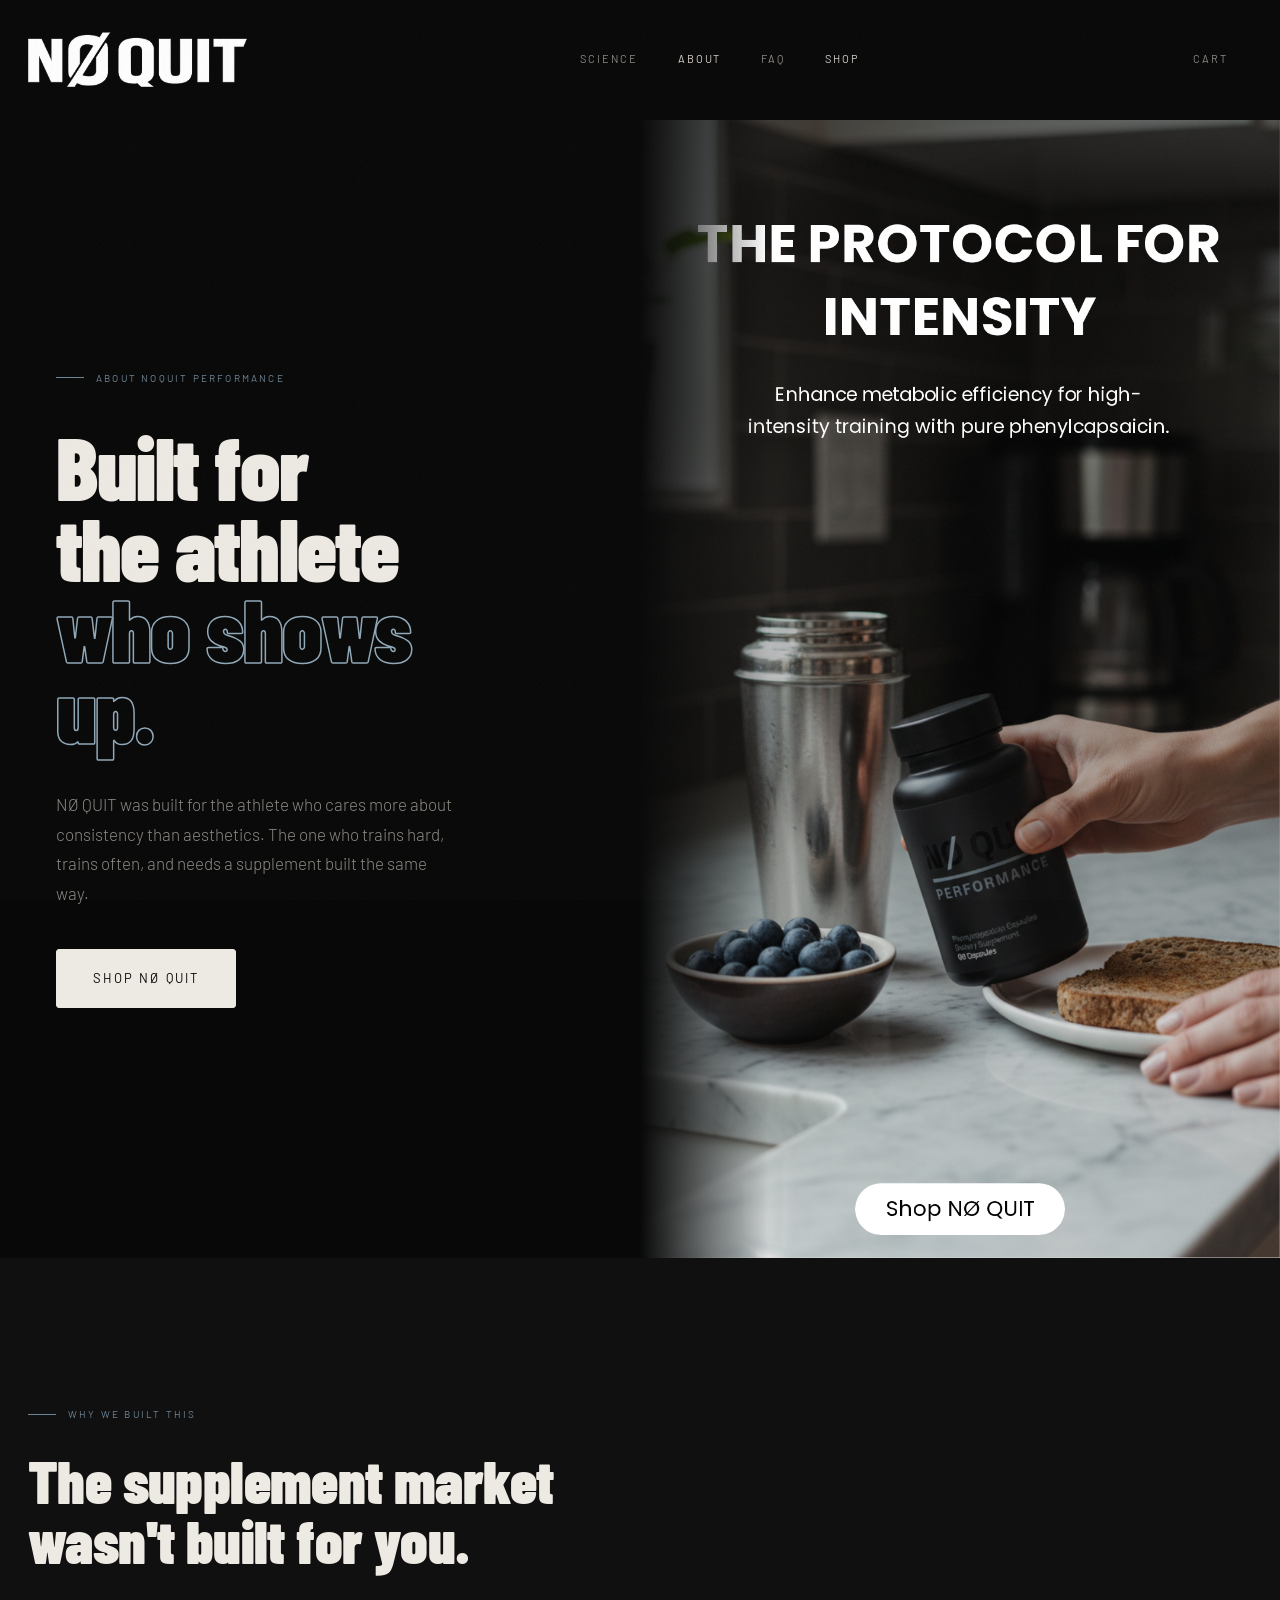
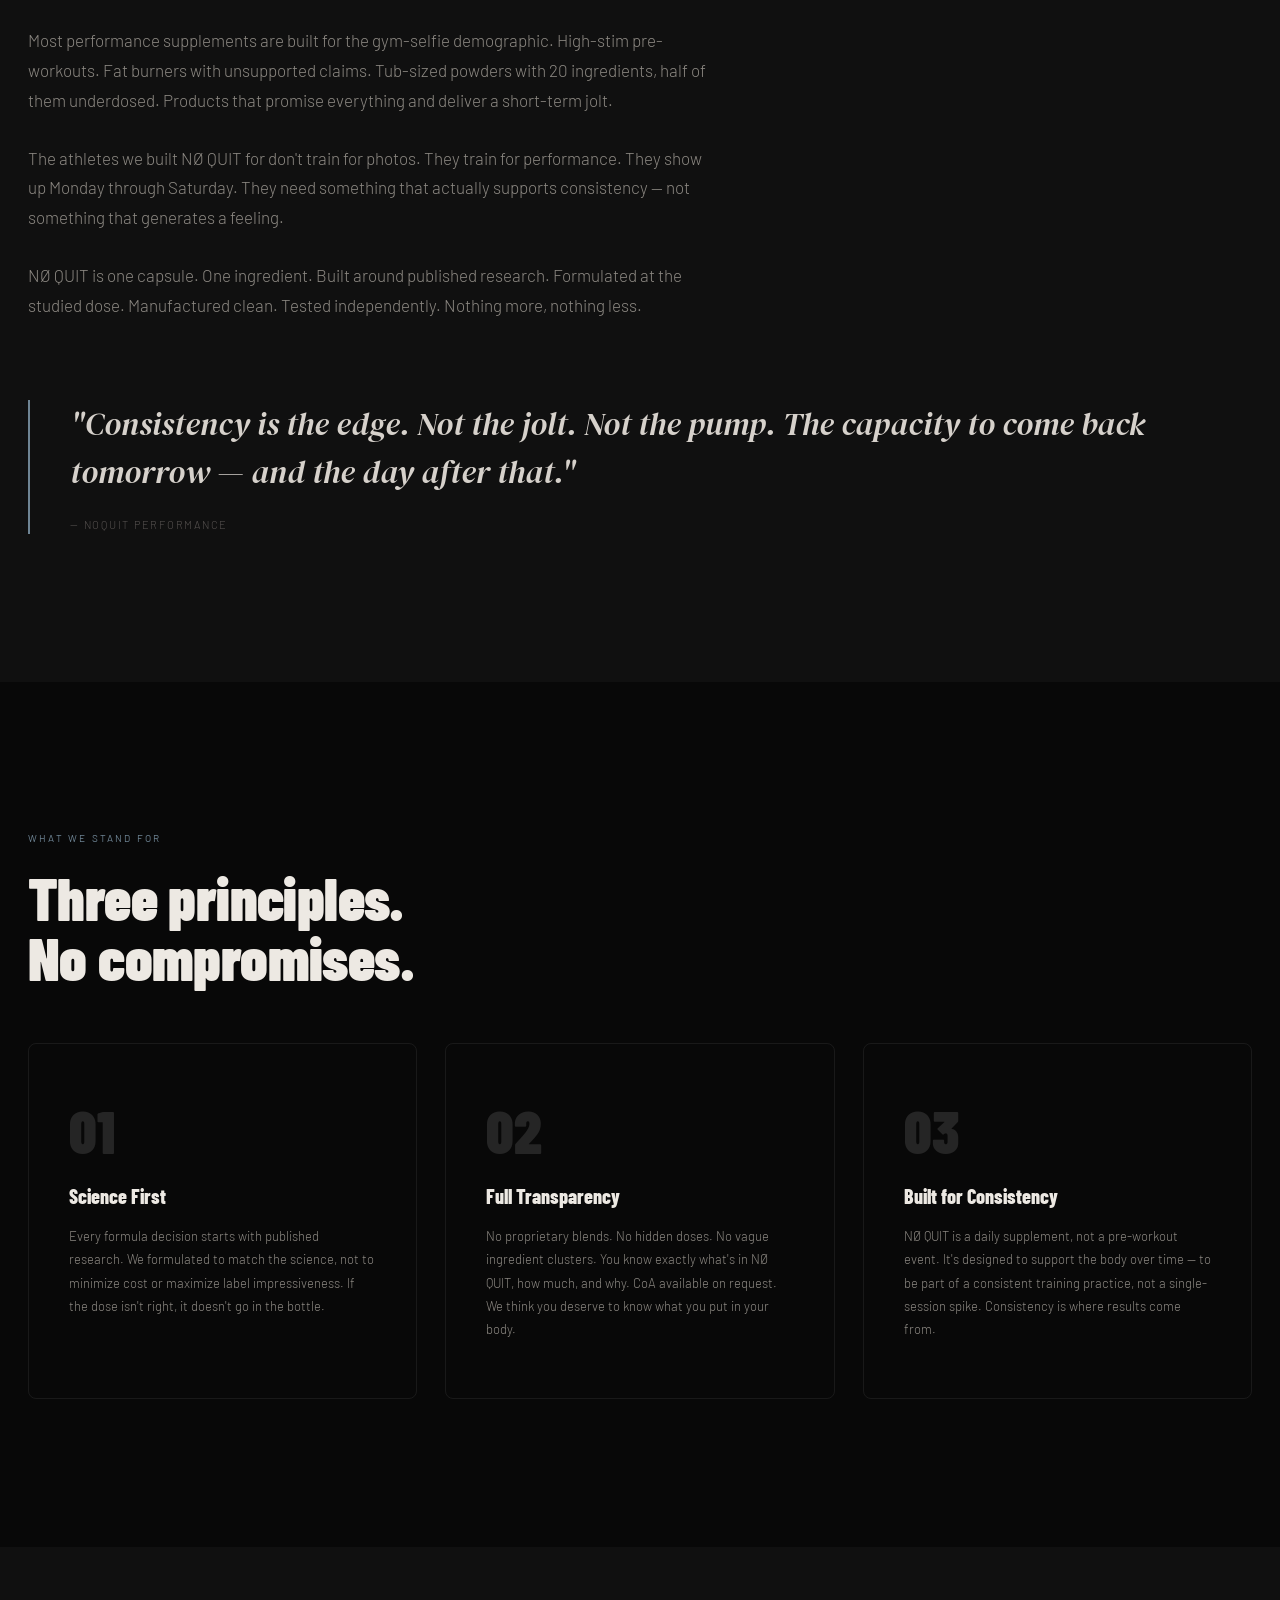
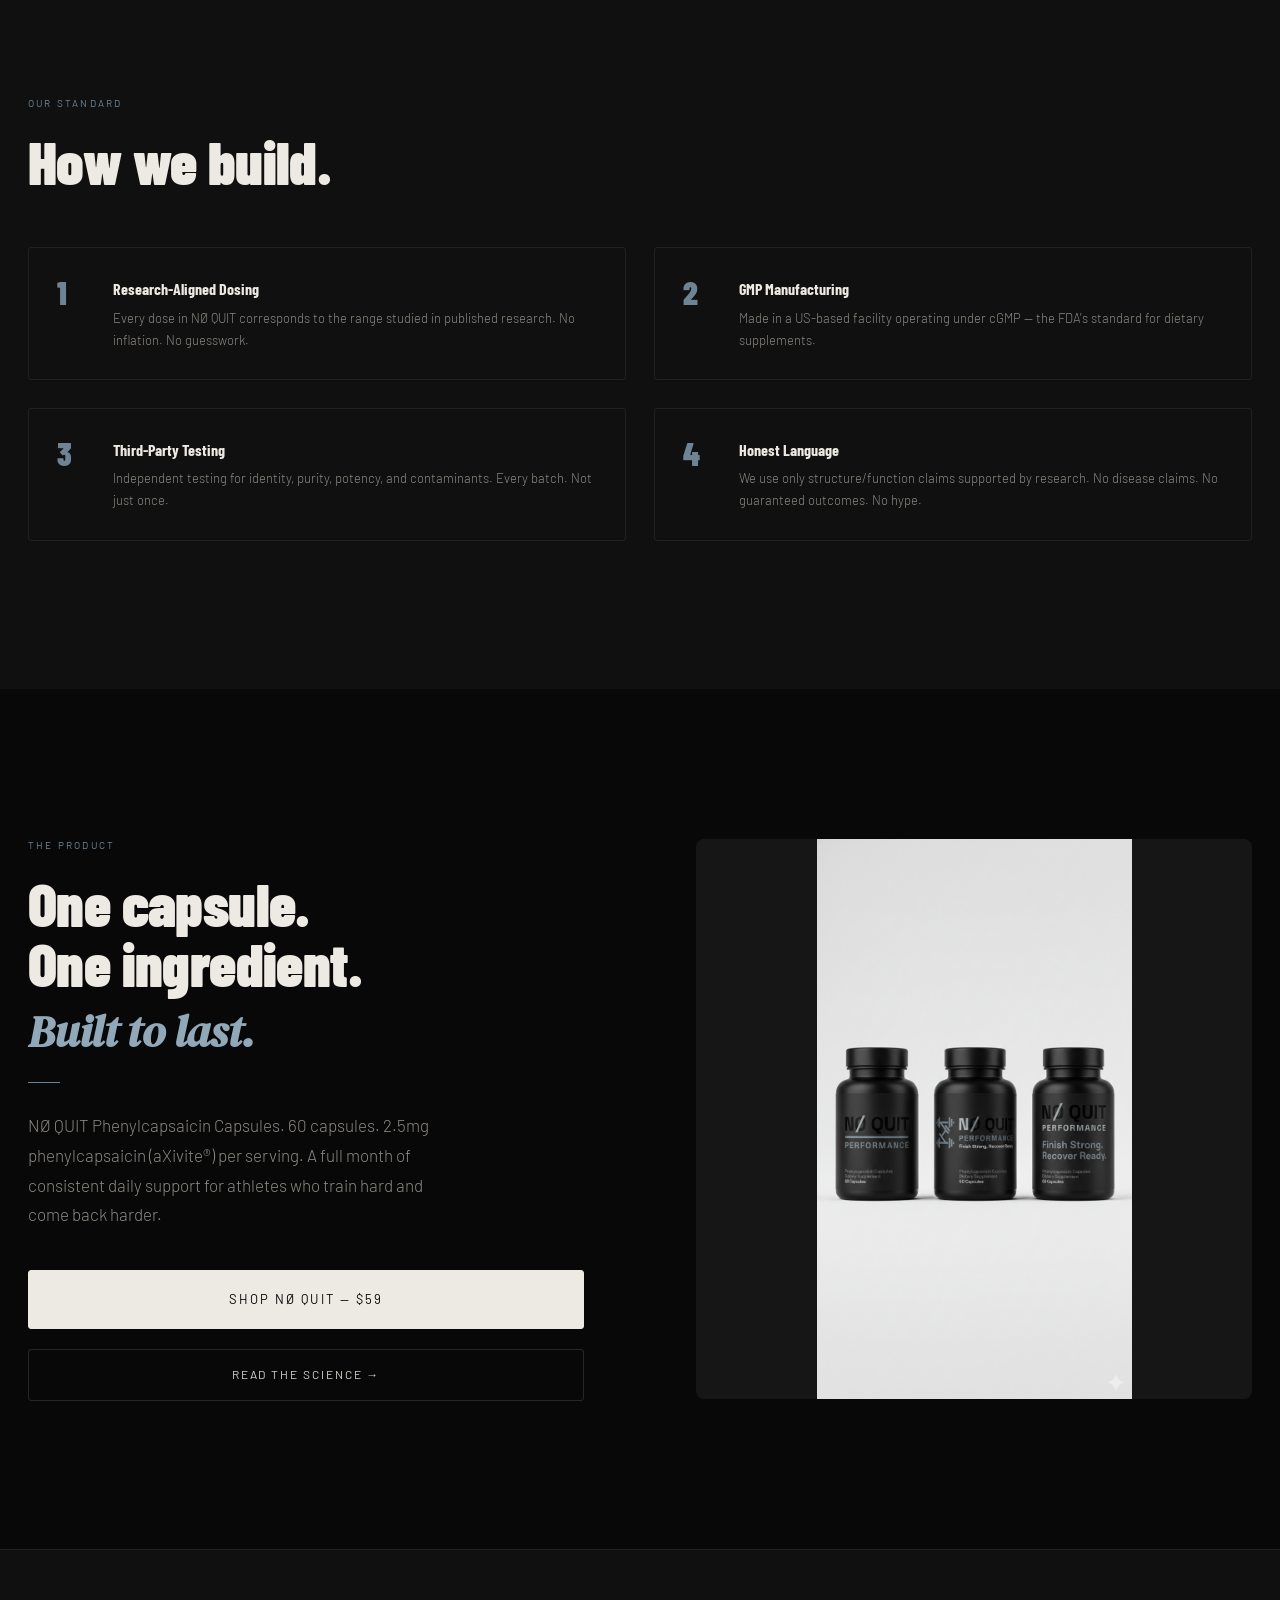
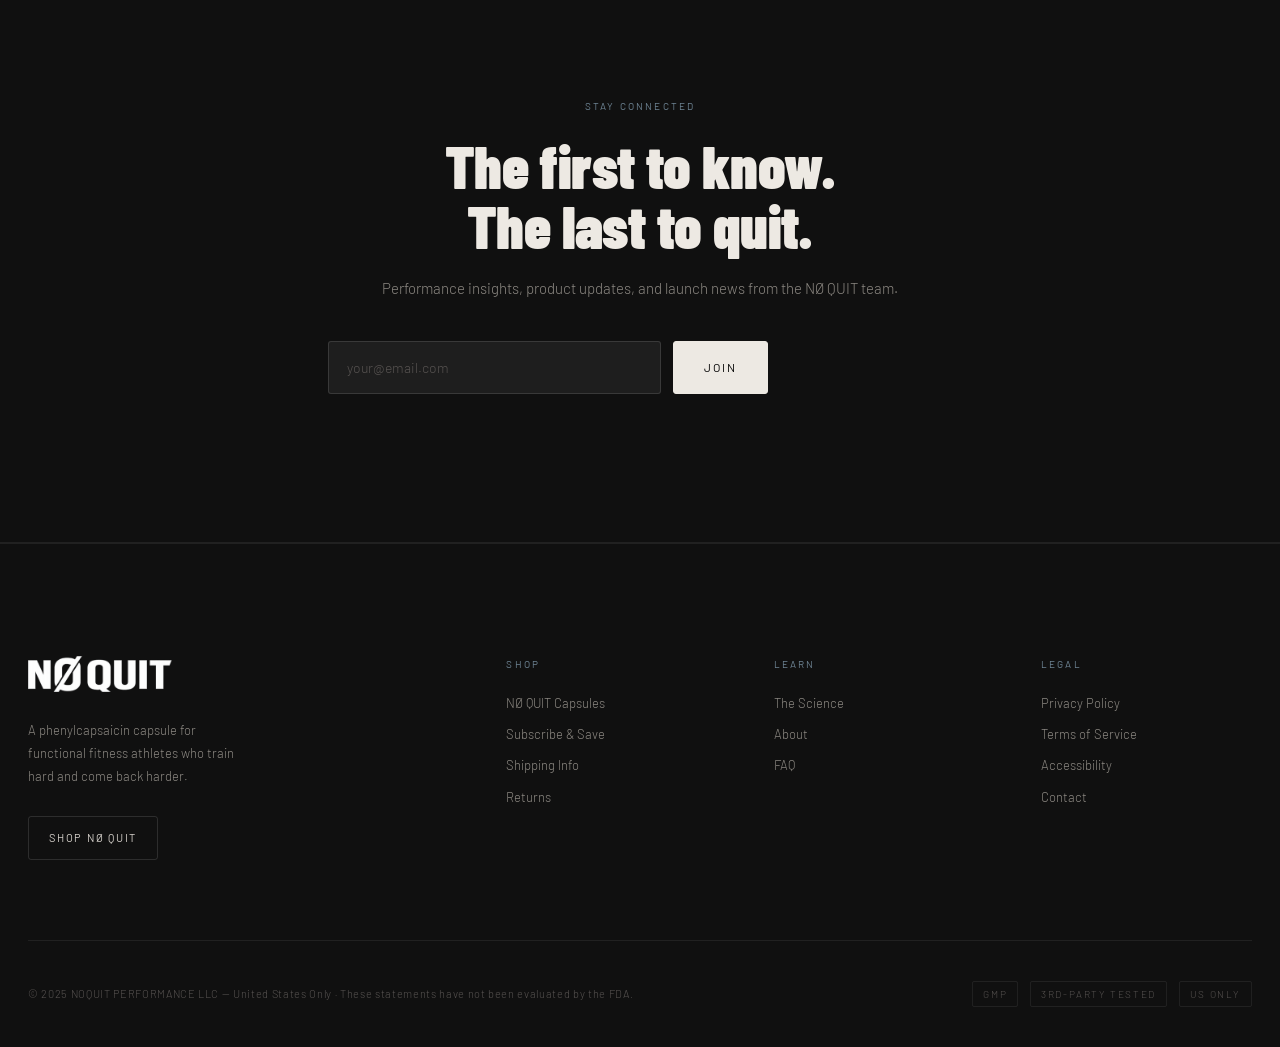
==== about.html @ c0a343a8 "Initial static prototype — NØ QUIT Performance storefront 5-page premium storefront prototype: Homep" ====
<!DOCTYPE html>
<html lang="en">
<head>
  <meta charset="UTF-8">
  <meta name="viewport" content="width=device-width, initial-scale=1.0">
  <title>About NOQUIT PERFORMANCE — Why We Built This</title>
  <meta name="description" content="NØ QUIT was built for athletes who train hard, train consistently, and care what goes in. Here's why we built it.">
  <link rel="stylesheet" href="styles.css?v=7">
  <style>
    /* ABOUT-SPECIFIC */

    .about-hero {
      padding-top: var(--header-h);
      background-color: var(--c-black);
      overflow: hidden;
    }
    .about-hero-inner {
      display: grid;
      grid-template-columns: 1fr 1fr;
      gap: 0;
      min-height: 100vh;
    }
    .about-hero-text {
      display: flex;
      flex-direction: column;
      justify-content: center;
      padding: var(--sp-9) var(--sp-7) var(--sp-9) var(--sp-6);
    }
    .about-hero-img {
      position: relative;
      overflow: hidden;
    }
    .about-hero-img img {
      width: 100%; height: 100%;
      object-fit: cover;
      object-position: center;
      filter: grayscale(20%);
    }
    .about-hero-img::after {
      content: '';
      position: absolute;
      inset: 0;
      background: linear-gradient(to right, var(--c-black) 0%, transparent 20%);
    }

    .about-mission {
      font-family: var(--font-display);
      font-weight: 900;
      font-size: clamp(40px, 7vw, 88px);
      line-height: 0.92;
      letter-spacing: -0.02em;
      color: var(--c-white);
    }
    .about-mission .em {
      color: transparent;
      -webkit-text-stroke: 1.5px var(--c-steel-light);
    }

    .values-grid {
      display: grid;
      grid-template-columns: repeat(3, 1fr);
      gap: var(--sp-4);
    }
    .value-card {
      padding: var(--sp-6) var(--sp-5);
      border: 1px solid var(--c-border);
      border-radius: var(--r-md);
      position: relative;
      overflow: hidden;
    }
    .value-card::before {
      content: '';
      position: absolute;
      top: 0; left: 0; right: 0;
      height: 2px;
      background-color: var(--c-steel);
      transform: scaleX(0);
      transform-origin: left;
      transition: transform var(--t-slow) var(--ease);
    }
    .value-card:hover::before { transform: scaleX(1); }
    .value-card-num {
      font-family: var(--font-display);
      font-weight: 900;
      font-size: 60px;
      color: var(--c-surface-4);
      line-height: 1;
      margin-bottom: var(--sp-3);
    }
    .value-card h3 {
      font-family: var(--font-display);
      font-weight: 800;
      font-size: 20px;
      color: var(--c-white);
      margin-bottom: var(--sp-2);
    }
    .value-card p {
      font-size: 13px;
      line-height: 1.8;
      color: var(--c-text);
    }

    .why-text {
      max-width: 680px;
    }
    .why-text p + p { margin-top: var(--sp-4); }

    .standard-list {
      display: grid;
      grid-template-columns: 1fr 1fr;
      gap: var(--sp-4);
    }
    .standard-item {
      display: flex;
      gap: var(--sp-3);
      align-items: flex-start;
      padding: var(--sp-4);
      border: 1px solid var(--c-border);
      border-radius: var(--r-sm);
    }
    .standard-num {
      font-family: var(--font-display);
      font-weight: 900;
      font-size: 32px;
      color: var(--c-steel);
      line-height: 1;
      flex-shrink: 0;
      min-width: 36px;
    }
    .standard-text h4 {
      font-family: var(--font-display);
      font-weight: 700;
      font-size: 16px;
      color: var(--c-white);
      margin-bottom: 4px;
    }
    .standard-text p {
      font-size: 13px;
      line-height: 1.7;
      color: var(--c-text);
    }

    .about-product-split {
      display: grid;
      grid-template-columns: 1fr 1fr;
      gap: var(--sp-8);
      align-items: center;
    }
    .about-product-img {
      height: 560px;
      border-radius: var(--r-md);
      overflow: hidden;
      background-color: var(--c-surface-2);
    }
    .about-product-img img {
      width: 100%; height: 100%;
      object-fit: contain;
    }

    .about-cta-block {
      background: linear-gradient(135deg, var(--c-surface-2), var(--c-black));
      border: 1px solid var(--c-border);
      border-radius: var(--r-lg);
      padding: var(--sp-8) var(--sp-7);
      text-align: center;
    }

    @media (max-width: 900px) {
      .about-hero-inner { grid-template-columns: 1fr; min-height: auto; }
      .about-hero-img { height: 60vw; }
      .about-hero-img::after { background: linear-gradient(to bottom, transparent 60%, var(--c-black)); }
      .about-hero-text { padding: var(--sp-6) var(--sp-4); }
      .values-grid { grid-template-columns: 1fr; }
      .standard-list { grid-template-columns: 1fr; }
      .about-product-split { grid-template-columns: 1fr; }
      .about-product-img { height: 320px; }
    }
  </style>
</head>
<body>

<header class="site-header scrolled" id="siteHeader">
  <div class="container header-inner">
    <a href="index.html" class="logo-mark"></a>
    <nav class="main-nav">
      <a href="science.html">Science</a>
      <a href="about.html" style="color:var(--c-chalk);">About</a>
      <a href="faq.html">FAQ</a>
      <a href="product.html" class="nav-shop">Shop</a>
    </nav>
    <div class="header-right">
      <button class="cart-trigger">Cart <span class="cart-count" id="cartCount">0</span></button>
      <button class="nav-hamburger" id="navHamburger"><span></span><span></span><span></span></button>
    </div>
  </div>
</header>

<nav class="mobile-nav" id="mobileNav">
  <a href="product.html">Shop</a>
  <a href="science.html">Science</a>
  <a href="about.html">About</a>
  <a href="faq.html">FAQ</a>
  <div class="mobile-nav-footer">
    <span class="t-label">noquitperformance.com</span>
    <button id="mobileNavClose" class="btn-ghost t-label">Close</button>
  </div>
</nav>

<div class="cart-backdrop" id="cartBackdrop"></div>
<aside class="cart-drawer" id="cartDrawer">
  <div class="cart-drawer-head">
    <h3>Your Cart</h3>
    <button class="cart-close-btn" id="cartClose">✕</button>
  </div>
  <div class="cart-drawer-body">
    <div class="cart-empty" id="cartEmpty">
      <div class="cart-empty-icon">
        <svg width="20" height="20" viewBox="0 0 24 24" fill="none" stroke="currentColor" stroke-width="1.5"><circle cx="9" cy="21" r="1"/><circle cx="20" cy="21" r="1"/><path d="M1 1h4l2.68 13.39a2 2 0 0 0 2 1.61h9.72a2 2 0 0 0 2-1.61L23 6H6"/></svg>
      </div>
      <p>Your cart is empty.</p>
      <a href="product.html" class="btn btn-outline">Shop NØ QUIT</a>
    </div>
    <div id="cartItemsWrap" style="display:none"></div>
  </div>
  <div class="cart-drawer-foot">
    <div class="cart-totals">
      <span class="cart-totals-label">Subtotal</span>
      <span class="cart-totals-value" id="cartTotal">$0.00</span>
    </div>
    <a href="#" class="btn btn-primary btn--full btn--lg">Checkout</a>
    <p class="cart-note">Free US shipping on orders over $65</p>
  </div>
</aside>

<main>

  <!-- HERO -->
  <section class="about-hero" aria-labelledby="about-title">
    <div class="about-hero-inner">
      <div class="about-hero-text">
        <div data-animate="fade" style="display:flex;align-items:center;gap:var(--sp-2);margin-bottom:var(--sp-5);">
          <div style="width:28px;height:1px;background:var(--c-steel);"></div>
          <span class="t-label">About NOQUIT PERFORMANCE</span>
        </div>
        <h1 class="about-mission" id="about-title" data-animate="up">
          <span>Built for</span><br>
          <span>the athlete</span><br>
          <span class="em">who shows</span><br>
          <span class="em">up.</span>
        </h1>
        <p class="t-body-lg mt-5" style="color:var(--c-text);max-width:400px;" data-animate="up" data-delay="2">
          NØ QUIT was built for the athlete who cares more about consistency
          than aesthetics. The one who trains hard, trains often, and needs
          a supplement built the same way.
        </p>
        <div style="margin-top:var(--sp-5);" data-animate="up" data-delay="3">
          <a href="product.html" class="btn btn-primary btn--lg">Shop NØ QUIT</a>
        </div>
      </div>

      <div class="about-hero-img">
        <img
          src="images/The_Protocol_for_Intensity_version_3.png"
          alt="NØ QUIT — The Protocol for Intensity"
          loading="eager"
        >
      </div>
    </div>
  </section>

  <!-- WHY WE BUILT THIS -->
  <section class="section section--alt" aria-labelledby="why-heading">
    <div class="container">
      <div style="display:flex;align-items:center;gap:var(--sp-2);margin-bottom:var(--sp-4);">
        <div style="width:28px;height:1px;background:var(--c-steel);"></div>
        <span class="t-label" data-animate="fade">Why We Built This</span>
      </div>
      <h2 class="t-display-3 mb-6" id="why-heading" data-animate="up">
        The supplement market<br>wasn't built for you.
      </h2>
      <div class="why-text">
        <p class="t-body-lg" style="color:var(--c-text);" data-animate="up" data-delay="1">
          Most performance supplements are built for the gym-selfie demographic.
          High-stim pre-workouts. Fat burners with unsupported claims.
          Tub-sized powders with 20 ingredients, half of them underdosed.
          Products that promise everything and deliver a short-term jolt.
        </p>
        <p class="t-body-lg" style="color:var(--c-text);" data-animate="up" data-delay="2">
          The athletes we built NØ QUIT for don't train for photos.
          They train for performance. They show up Monday through Saturday.
          They need something that actually supports consistency — not something
          that generates a feeling.
        </p>
        <p class="t-body-lg" style="color:var(--c-text);" data-animate="up" data-delay="3">
          NØ QUIT is one capsule. One ingredient. Built around published research.
          Formulated at the studied dose. Manufactured clean. Tested independently.
          Nothing more, nothing less.
        </p>
      </div>

      <div style="margin-top:var(--sp-7);">
        <blockquote style="border-left:2px solid var(--c-steel);padding-left:var(--sp-5);" data-animate="up" data-delay="4">
          <p class="t-serif" style="font-size:clamp(22px,3vw,32px);color:var(--c-chalk);line-height:1.5;">
            "Consistency is the edge. Not the jolt. Not the pump.
            The capacity to come back tomorrow — and the day after that."
          </p>
          <cite style="display:block;font-family:var(--font-body);font-style:normal;font-size:11px;letter-spacing:0.16em;text-transform:uppercase;color:var(--c-text-dim);margin-top:var(--sp-3);">
            — NOQUIT PERFORMANCE
          </cite>
        </blockquote>
      </div>
    </div>
  </section>

  <!-- VALUES -->
  <section class="section section--dark" aria-labelledby="values-heading">
    <div class="container">
      <p class="t-label section-label" data-animate="fade">What We Stand For</p>
      <h2 class="t-display-3 mb-6" id="values-heading" data-animate="up">
        Three principles.<br>No compromises.
      </h2>
      <div class="values-grid">
        <div class="value-card" data-animate="up" data-delay="1">
          <div class="value-card-num">01</div>
          <h3>Science First</h3>
          <p>
            Every formula decision starts with published research. We formulated to
            match the science, not to minimize cost or maximize label impressiveness.
            If the dose isn't right, it doesn't go in the bottle.
          </p>
        </div>
        <div class="value-card" data-animate="up" data-delay="2">
          <div class="value-card-num">02</div>
          <h3>Full Transparency</h3>
          <p>
            No proprietary blends. No hidden doses. No vague ingredient clusters.
            You know exactly what's in NØ QUIT, how much, and why. CoA available on request.
            We think you deserve to know what you put in your body.
          </p>
        </div>
        <div class="value-card" data-animate="up" data-delay="3">
          <div class="value-card-num">03</div>
          <h3>Built for Consistency</h3>
          <p>
            NØ QUIT is a daily supplement, not a pre-workout event. It's designed to support
            the body over time — to be part of a consistent training practice, not a
            single-session spike. Consistency is where results come from.
          </p>
        </div>
      </div>
    </div>
  </section>

  <!-- OUR STANDARD -->
  <section class="section section--alt" aria-labelledby="standard-heading">
    <div class="container">
      <p class="t-label section-label" data-animate="fade">Our Standard</p>
      <h2 class="t-display-3 mb-6" id="standard-heading" data-animate="up">
        How we build.
      </h2>
      <div class="standard-list">
        <div class="standard-item" data-animate="up" data-delay="1">
          <div class="standard-num">1</div>
          <div class="standard-text">
            <h4>Research-Aligned Dosing</h4>
            <p>Every dose in NØ QUIT corresponds to the range studied in published research. No inflation. No guesswork.</p>
          </div>
        </div>
        <div class="standard-item" data-animate="up" data-delay="2">
          <div class="standard-num">2</div>
          <div class="standard-text">
            <h4>GMP Manufacturing</h4>
            <p>Made in a US-based facility operating under cGMP — the FDA's standard for dietary supplements.</p>
          </div>
        </div>
        <div class="standard-item" data-animate="up" data-delay="3">
          <div class="standard-num">3</div>
          <div class="standard-text">
            <h4>Third-Party Testing</h4>
            <p>Independent testing for identity, purity, potency, and contaminants. Every batch. Not just once.</p>
          </div>
        </div>
        <div class="standard-item" data-animate="up" data-delay="4">
          <div class="standard-num">4</div>
          <div class="standard-text">
            <h4>Honest Language</h4>
            <p>We use only structure/function claims supported by research. No disease claims. No guaranteed outcomes. No hype.</p>
          </div>
        </div>
      </div>
    </div>
  </section>

  <!-- THE PRODUCT -->
  <section class="section section--dark" aria-labelledby="about-product-heading">
    <div class="container">
      <div class="about-product-split">
        <div>
          <p class="t-label section-label" data-animate="fade">The Product</p>
          <h2 class="t-display-3" id="about-product-heading" data-animate="up">
            One capsule.<br>One ingredient.<br>
            <span class="t-serif" style="font-size:0.75em;color:var(--c-steel-light);">Built to last.</span>
          </h2>
          <div class="divider divider--v" data-animate="fade" data-delay="1"></div>
          <p class="t-body-lg" style="color:var(--c-text);max-width:420px;" data-animate="up" data-delay="1">
            NØ QUIT Phenylcapsaicin Capsules. 60 capsules. 2.5mg phenylcapsaicin
            (aXivite®) per serving. A full month of consistent daily support for
            athletes who train hard and come back harder.
          </p>
          <div style="margin-top:var(--sp-5);display:flex;flex-direction:column;gap:var(--sp-3);" data-animate="up" data-delay="2">
            <a href="product.html" class="btn btn-primary btn--lg">Shop NØ QUIT — $59</a>
            <a href="science.html" class="btn btn-outline">Read the science →</a>
          </div>
        </div>
        <div class="about-product-img" data-animate="scale">
          <img
            src="images/pomelli-image.png"
            alt="NØ QUIT Phenylcapsaicin Capsules — 3 bottles"
            loading="lazy"
          >
        </div>
      </div>
    </div>
  </section>

  <!-- EMAIL CAPTURE -->
  <section class="section" style="background:var(--c-surface);border-top:1px solid var(--c-border);border-bottom:1px solid var(--c-border);">
    <div class="container container--sm" style="text-align:center;">
      <p class="t-label mb-3" data-animate="fade">Stay Connected</p>
      <h2 class="t-display-3 mb-3" data-animate="up">
        The first to know.<br>The last to quit.
      </h2>
      <p class="t-body mb-5" style="color:var(--c-text);" data-animate="up" data-delay="1">
        Performance insights, product updates, and launch news from the NØ QUIT team.
      </p>
      <form class="email-form" action="#" method="post" data-animate="up" data-delay="2">
        <label class="visually-hidden" for="emailAbout">Email address</label>
        <input class="email-input" id="emailAbout" type="email" name="email" placeholder="your@email.com" required>
        <button type="submit" class="btn btn-primary">Join</button>
      </form>
    </div>
  </section>

</main>

<footer class="site-footer">
  <div class="container">
    <div class="footer-top">
      <div class="footer-brand">
        <a href="index.html" class="logo-mark"></a>
        <p>A phenylcapsaicin capsule for functional fitness athletes who train hard and come back harder.</p>
        <a href="product.html" class="btn btn-outline" style="font-size:11px;padding:12px 20px;">Shop NØ QUIT</a>
      </div>
      <div class="footer-col">
        <h4>Shop</h4>
        <a href="product.html">NØ QUIT Capsules</a>
        <a href="product.html#subscribe">Subscribe &amp; Save</a>
        <a href="faq.html#shipping">Shipping Info</a>
        <a href="faq.html#returns">Returns</a>
      </div>
      <div class="footer-col">
        <h4>Learn</h4>
        <a href="science.html">The Science</a>
        <a href="about.html">About</a>
        <a href="faq.html">FAQ</a>
      </div>
      <div class="footer-col">
        <h4>Legal</h4>
        <a href="#">Privacy Policy</a>
        <a href="#">Terms of Service</a>
        <a href="#">Accessibility</a>
        <a href="#">Contact</a>
      </div>
    </div>
    <div class="footer-bottom">
      <p class="footer-legal">
        © 2025 NOQUIT PERFORMANCE LLC — United States Only ·
        These statements have not been evaluated by the FDA.
      </p>
      <div class="footer-badges">
        <span class="footer-badge">GMP</span>
        <span class="footer-badge">3rd-Party Tested</span>
        <span class="footer-badge">US Only</span>
      </div>
    </div>
  </div>
</footer>

<script src="js/main.js"></script>
</body>
</html>
---- styles.css ----
/* ============================================================
   NØ QUIT PERFORMANCE — Design System
   noquitperformance.com
   ============================================================ */

@import url('https://fonts.googleapis.com/css2?family=Barlow+Condensed:ital,wght@0,300;0,600;0,700;0,800;0,900;1,400&family=Barlow:ital,wght@0,300;0,400;0,500;1,300&family=DM+Serif+Display:ital@1&display=swap');

/* ============================================================
   RESET
   ============================================================ */

*, *::before, *::after { box-sizing: border-box; margin: 0; padding: 0; }
html { scroll-behavior: smooth; -webkit-text-size-adjust: 100%; }
body { overflow-x: hidden; }
img, video, svg { display: block; max-width: 100%; }
a { color: inherit; text-decoration: none; }
button { cursor: pointer; background: none; border: none; font: inherit; color: inherit; }
ul, ol { list-style: none; }
input, textarea { font: inherit; color: inherit; background: none; border: none; outline: none; }

/* ============================================================
   DESIGN TOKENS
   ============================================================ */

:root {
  /* Color */
  --c-black:          #080808;
  --c-surface:        #101010;
  --c-surface-2:      #161616;
  --c-surface-3:      #1E1E1E;
  --c-surface-4:      #252525;
  --c-border:         rgba(255, 255, 255, 0.07);
  --c-border-2:       rgba(255, 255, 255, 0.12);
  --c-border-3:       rgba(255, 255, 255, 0.18);
  --c-steel:          #6E8494;
  --c-steel-light:    #90A8B8;
  --c-steel-dim:      rgba(110, 132, 148, 0.25);
  --c-steel-glow:     rgba(110, 132, 148, 0.08);
  --c-chalk:          #D6D1CB;
  --c-white:          #EDE9E3;
  --c-text:           #8C8882;
  --c-text-dim:       #565250;

  /* Typography */
  --font-display:     'Barlow Condensed', sans-serif;
  --font-body:        'Barlow', sans-serif;
  --font-serif:       'DM Serif Display', serif;

  /* Spacing */
  --sp-1:   6px;
  --sp-2:   12px;
  --sp-3:   20px;
  --sp-4:   28px;
  --sp-5:   40px;
  --sp-6:   56px;
  --sp-7:   80px;
  --sp-8:   112px;
  --sp-9:   148px;
  --sp-10:  192px;

  /* Layout */
  --max-w:       1320px;
  --max-w-md:    980px;
  --max-w-sm:    680px;
  --header-h:    120px;
  --r-sm:        3px;
  --r-md:        8px;
  --r-lg:        16px;

  /* Motion */
  --ease:      cubic-bezier(0.22, 1, 0.36, 1);
  --ease-in:   cubic-bezier(0.55, 0, 1, 0.45);
  --t-fast:    0.18s;
  --t-mid:     0.38s;
  --t-slow:    0.65s;
  --t-xslow:   0.9s;
}

/* ============================================================
   BASE
   ============================================================ */

html {
  font-size: 16px;
}

body {
  font-family: var(--font-body);
  font-weight: 300;
  line-height: 1.65;
  color: var(--c-chalk);
  background-color: var(--c-black);
  -webkit-font-smoothing: antialiased;
  -moz-osx-font-smoothing: grayscale;
}

/* Film grain overlay */
body::after {
  content: '';
  position: fixed;
  inset: 0;
  z-index: 9999;
  pointer-events: none;
  opacity: 0.032;
  background-image: url("data:image/svg+xml,%3Csvg xmlns='http://www.w3.org/2000/svg' width='300' height='300'%3E%3Cfilter id='n'%3E%3CfeTurbulence type='fractalNoise' baseFrequency='0.9' numOctaves='4' stitchTiles='stitch'/%3E%3C/filter%3E%3Crect width='300' height='300' filter='url(%23n)'/%3E%3C/svg%3E");
  background-size: 220px 220px;
  background-repeat: repeat;
}

/* ============================================================
   LAYOUT
   ============================================================ */

.container {
  width: 100%;
  max-width: var(--max-w);
  margin: 0 auto;
  padding: 0 var(--sp-4);
}
.container--md { max-width: var(--max-w-md); }
.container--sm { max-width: var(--max-w-sm); }

.grid-2 { display: grid; grid-template-columns: 1fr 1fr; gap: var(--sp-5); }
.grid-3 { display: grid; grid-template-columns: repeat(3, 1fr); gap: var(--sp-4); }
.grid-4 { display: grid; grid-template-columns: repeat(4, 1fr); gap: var(--sp-4); }

/* ============================================================
   TYPOGRAPHY
   ============================================================ */

.t-display-1 {
  font-family: var(--font-display);
  font-weight: 900;
  font-size: clamp(54px, 10vw, 128px);
  line-height: 0.93;
  letter-spacing: -0.02em;
  color: var(--c-white);
}
.t-display-2 {
  font-family: var(--font-display);
  font-weight: 900;
  font-size: clamp(40px, 7vw, 88px);
  line-height: 0.95;
  letter-spacing: -0.01em;
  color: var(--c-white);
}
.t-display-3 {
  font-family: var(--font-display);
  font-weight: 900;
  font-size: clamp(28px, 5vw, 60px);
  line-height: 1.0;
  letter-spacing: -0.01em;
  color: var(--c-white);
}
.t-display-4 {
  font-family: var(--font-display);
  font-weight: 800;
  font-size: clamp(22px, 3.5vw, 44px);
  line-height: 1.05;
  letter-spacing: -0.01em;
  color: var(--c-white);
}
.t-headline {
  font-family: var(--font-display);
  font-weight: 700;
  font-size: clamp(18px, 2.5vw, 28px);
  line-height: 1.1;
  color: var(--c-white);
}
.t-label {
  font-family: var(--font-body);
  font-weight: 400;
  font-size: 10px;
  letter-spacing: 0.22em;
  text-transform: uppercase;
  color: var(--c-steel);
}
.t-body-lg { font-size: 17px; line-height: 1.75; font-weight: 300; }
.t-body    { font-size: 15px; line-height: 1.75; font-weight: 300; }
.t-body-sm { font-size: 13px; line-height: 1.7;  font-weight: 300; }
.t-serif   { font-family: var(--font-serif); font-style: italic; }

.t-steel   { color: var(--c-steel-light); }
.t-dim     { color: var(--c-text); }
.t-center  { text-align: center; }

/* ============================================================
   BUTTONS
   ============================================================ */

.btn {
  display: inline-flex;
  align-items: center;
  justify-content: center;
  gap: 8px;
  padding: 15px 30px;
  font-family: var(--font-body);
  font-weight: 400;
  font-size: 12px;
  letter-spacing: 0.16em;
  text-transform: uppercase;
  border-radius: var(--r-sm);
  transition: background-color var(--t-mid) var(--ease),
              border-color var(--t-mid) var(--ease),
              color var(--t-mid) var(--ease),
              transform var(--t-fast) var(--ease);
  white-space: nowrap;
  cursor: pointer;
  position: relative;
}
.btn:active { transform: scale(0.98); }

.btn-primary {
  background-color: var(--c-white);
  color: var(--c-black);
  border: 1px solid var(--c-white);
}
.btn-primary:hover {
  background-color: var(--c-chalk);
  border-color: var(--c-chalk);
}

.btn-outline {
  background: transparent;
  color: var(--c-chalk);
  border: 1px solid var(--c-border-2);
}
.btn-outline:hover {
  border-color: var(--c-chalk);
  color: var(--c-white);
}

.btn-steel {
  background: transparent;
  color: var(--c-steel-light);
  border: 1px solid var(--c-steel-dim);
}
.btn-steel:hover {
  border-color: var(--c-steel-light);
  color: var(--c-white);
}

.btn-ghost {
  background: transparent;
  color: var(--c-text);
  border: none;
  padding: 0;
  letter-spacing: 0.14em;
}
.btn-ghost:hover { color: var(--c-chalk); }

.btn--full { width: 100%; }
.btn--lg { padding: 18px 36px; font-size: 13px; }

/* ============================================================
   HEADER
   ============================================================ */

.site-header {
  position: fixed;
  top: 0;
  left: 0;
  right: 0;
  z-index: 1000;
  height: var(--header-h);
  transition: background-color var(--t-slow) var(--ease),
              border-bottom-color var(--t-slow) var(--ease);
  border-bottom: 1px solid transparent;
}

.site-header.scrolled {
  background-color: rgba(8, 8, 8, 0.94);
  backdrop-filter: blur(16px);
  -webkit-backdrop-filter: blur(16px);
  border-bottom-color: var(--c-border);
}

.header-inner {
  display: flex;
  align-items: center;
  justify-content: space-between;
  height: 100%;
}

/* Logo mark: brand PNG cropped via background-image
   PNG full size: 1536×1024. Content: 710×178px at (394, 405).
   Target content height: 55px → scale = 55/178 = 0.309
   bg-size = 474px 316px (1536×0.309, 1024×0.309)
   bg-position = -122px -125px (-(394×0.309), -(405×0.309)) */
.logo-mark {
  display: inline-block;
  width: 219px;   /* 710 × 0.309 */
  height: 55px;   /* 178 × 0.309 */
  background-image: url('images/Logo%20Noquit.png');
  background-size: 474px 316px;
  background-position: -122px -125px;
  background-repeat: no-repeat;
  flex-shrink: 0;
  transition: opacity var(--t-mid) var(--ease);
}
.logo-mark:hover { opacity: 0.75; }

.main-nav {
  display: flex;
  align-items: center;
  gap: var(--sp-5);
}
.main-nav a {
  font-family: var(--font-body);
  font-weight: 400;
  font-size: 11px;
  letter-spacing: 0.18em;
  text-transform: uppercase;
  color: var(--c-text);
  transition: color var(--t-fast);
  position: relative;
}
.main-nav a::after {
  content: '';
  position: absolute;
  bottom: -4px;
  left: 0; right: 100%;
  height: 1px;
  background-color: var(--c-steel);
  transition: right var(--t-mid) var(--ease);
}
.main-nav a:hover { color: var(--c-chalk); }
.main-nav a:hover::after { right: 0; }
.main-nav .nav-shop { color: var(--c-chalk); }

.header-right {
  display: flex;
  align-items: center;
  gap: var(--sp-4);
}

.cart-trigger {
  display: flex;
  align-items: center;
  gap: 6px;
  font-family: var(--font-body);
  font-weight: 400;
  font-size: 11px;
  letter-spacing: 0.18em;
  text-transform: uppercase;
  color: var(--c-text);
  transition: color var(--t-fast);
}
.cart-trigger:hover { color: var(--c-chalk); }

.cart-count {
  display: inline-flex;
  align-items: center;
  justify-content: center;
  min-width: 18px;
  height: 18px;
  padding: 0 4px;
  background-color: var(--c-steel);
  border-radius: 10px;
  font-size: 9px;
  font-weight: 500;
  color: var(--c-black);
  opacity: 0;
  transform: scale(0.6);
  transition: opacity var(--t-mid), transform var(--t-mid) var(--ease);
}
.cart-count.visible { opacity: 1; transform: scale(1); }

.nav-hamburger {
  display: none;
  flex-direction: column;
  gap: 5px;
  width: 22px;
  cursor: pointer;
}
.nav-hamburger span {
  display: block;
  height: 1px;
  background-color: var(--c-chalk);
  transition: all var(--t-mid) var(--ease);
}
.nav-hamburger.open span:nth-child(1) { transform: rotate(45deg) translate(4px, 4px); }
.nav-hamburger.open span:nth-child(2) { opacity: 0; transform: scaleX(0); }
.nav-hamburger.open span:nth-child(3) { transform: rotate(-45deg) translate(4px, -4px); }

/* ============================================================
   MOBILE NAV
   ============================================================ */

.mobile-nav {
  position: fixed;
  inset: 0;
  background-color: var(--c-black);
  z-index: 900;
  display: flex;
  flex-direction: column;
  align-items: flex-start;
  justify-content: center;
  padding: var(--sp-7) var(--sp-4);
  gap: var(--sp-3);
  opacity: 0;
  pointer-events: none;
  transition: opacity var(--t-mid) var(--ease);
}
.mobile-nav.open { opacity: 1; pointer-events: all; }

.mobile-nav a {
  font-family: var(--font-display);
  font-weight: 900;
  font-size: clamp(36px, 8vw, 56px);
  letter-spacing: -0.01em;
  text-transform: uppercase;
  color: var(--c-white);
  transition: color var(--t-fast), transform var(--t-mid) var(--ease);
  transform: translateX(0);
}
.mobile-nav a:hover { color: var(--c-steel-light); }

.mobile-nav-footer {
  position: absolute;
  bottom: var(--sp-5);
  left: var(--sp-4);
  right: var(--sp-4);
  display: flex;
  justify-content: space-between;
  align-items: center;
}

/* ============================================================
   CART DRAWER
   ============================================================ */

.cart-backdrop {
  position: fixed;
  inset: 0;
  background-color: rgba(0, 0, 0, 0.65);
  z-index: 1090;
  opacity: 0;
  pointer-events: none;
  transition: opacity var(--t-mid) var(--ease);
}
.cart-backdrop.open { opacity: 1; pointer-events: all; }

.cart-drawer {
  position: fixed;
  top: 0;
  right: 0;
  bottom: 0;
  width: 400px;
  max-width: 100vw;
  background-color: var(--c-surface);
  border-left: 1px solid var(--c-border);
  z-index: 1100;
  transform: translateX(100%);
  transition: transform var(--t-slow) var(--ease);
  display: flex;
  flex-direction: column;
}
.cart-drawer.open { transform: translateX(0); }

.cart-drawer-head {
  display: flex;
  align-items: center;
  justify-content: space-between;
  padding: var(--sp-4) var(--sp-5);
  border-bottom: 1px solid var(--c-border);
  flex-shrink: 0;
}
.cart-drawer-head h3 {
  font-family: var(--font-display);
  font-weight: 800;
  font-size: 16px;
  letter-spacing: 0.08em;
  text-transform: uppercase;
  color: var(--c-white);
}
.cart-close-btn {
  width: 30px;
  height: 30px;
  display: flex;
  align-items: center;
  justify-content: center;
  color: var(--c-text);
  font-size: 20px;
  line-height: 1;
  border-radius: 50%;
  transition: color var(--t-fast), background-color var(--t-fast);
}
.cart-close-btn:hover { color: var(--c-white); background-color: var(--c-surface-3); }

.cart-drawer-body {
  flex: 1;
  overflow-y: auto;
  padding: var(--sp-4) var(--sp-5);
}

.cart-empty {
  display: flex;
  flex-direction: column;
  align-items: center;
  justify-content: center;
  height: 240px;
  gap: var(--sp-4);
  text-align: center;
}
.cart-empty-icon {
  width: 48px;
  height: 48px;
  border: 1px solid var(--c-border-2);
  border-radius: 50%;
  display: flex;
  align-items: center;
  justify-content: center;
  color: var(--c-steel);
}
.cart-empty p {
  font-size: 13px;
  color: var(--c-text);
  letter-spacing: 0.1em;
}

.cart-item {
  display: flex;
  gap: var(--sp-3);
  padding: var(--sp-4) 0;
  border-bottom: 1px solid var(--c-border);
}
.cart-item-img {
  width: 68px;
  height: 82px;
  background-color: var(--c-surface-3);
  border-radius: var(--r-sm);
  overflow: hidden;
  flex-shrink: 0;
}
.cart-item-img img { width: 100%; height: 100%; object-fit: cover; }

.cart-item-info { flex: 1; min-width: 0; }
.cart-item-name {
  font-family: var(--font-display);
  font-weight: 700;
  font-size: 13px;
  letter-spacing: 0.07em;
  text-transform: uppercase;
  color: var(--c-white);
  margin-bottom: 2px;
}
.cart-item-sub {
  font-size: 11px;
  color: var(--c-text);
  letter-spacing: 0.08em;
  margin-bottom: var(--sp-2);
}
.cart-item-controls {
  display: flex;
  align-items: center;
  gap: var(--sp-2);
}
.cart-qty-btn {
  width: 22px;
  height: 22px;
  border: 1px solid var(--c-border-2);
  border-radius: 2px;
  font-size: 14px;
  color: var(--c-chalk);
  display: flex;
  align-items: center;
  justify-content: center;
  transition: border-color var(--t-fast);
}
.cart-qty-btn:hover { border-color: var(--c-steel); }
.cart-qty-val { font-size: 13px; color: var(--c-white); min-width: 20px; text-align: center; }

.cart-item-price {
  font-family: var(--font-display);
  font-weight: 800;
  font-size: 16px;
  color: var(--c-white);
  align-self: flex-start;
  flex-shrink: 0;
}

.cart-drawer-foot {
  padding: var(--sp-4) var(--sp-5);
  border-top: 1px solid var(--c-border);
  flex-shrink: 0;
  display: flex;
  flex-direction: column;
  gap: var(--sp-3);
}
.cart-totals {
  display: flex;
  justify-content: space-between;
  align-items: baseline;
}
.cart-totals-label {
  font-size: 11px;
  letter-spacing: 0.18em;
  text-transform: uppercase;
  color: var(--c-text);
}
.cart-totals-value {
  font-family: var(--font-display);
  font-weight: 900;
  font-size: 24px;
  color: var(--c-white);
}
.cart-note {
  font-size: 11px;
  text-align: center;
  color: var(--c-text);
  letter-spacing: 0.06em;
}

/* ============================================================
   TICKER
   ============================================================ */

.ticker-wrap {
  overflow: hidden;
  border-top: 1px solid var(--c-border);
  border-bottom: 1px solid var(--c-border);
  background-color: var(--c-surface);
  padding: 13px 0;
  user-select: none;
}
.ticker-track {
  display: flex;
  width: max-content;
  animation: ticker-scroll 36s linear infinite;
}
.ticker-item {
  display: flex;
  align-items: center;
  gap: var(--sp-5);
  padding: 0 var(--sp-5);
  font-size: 10px;
  font-weight: 400;
  letter-spacing: 0.24em;
  text-transform: uppercase;
  color: var(--c-text);
  white-space: nowrap;
}
.ticker-dot {
  width: 3px;
  height: 3px;
  border-radius: 50%;
  background-color: var(--c-steel);
  flex-shrink: 0;
}
@keyframes ticker-scroll {
  from { transform: translateX(0); }
  to   { transform: translateX(-50%); }
}

/* ============================================================
   SECTION
   ============================================================ */

.section       { padding: var(--sp-9) 0; }
.section--sm   { padding: var(--sp-7) 0; }
.section--lg   { padding: var(--sp-10) 0; }
.section--alt  { background-color: var(--c-surface); }
.section--dark { background-color: var(--c-black); }

.section-label { margin-bottom: var(--sp-3); }
.section-header { margin-bottom: var(--sp-6); }

/* ============================================================
   DIVIDER
   ============================================================ */

.divider {
  width: 32px;
  height: 1px;
  background-color: var(--c-steel);
}
.divider--center { margin-left: auto; margin-right: auto; }
.divider--v { display: block; margin: var(--sp-4) 0; }

/* ============================================================
   ANIMATIONS (Scroll reveal)
   ============================================================ */

[data-animate] {
  opacity: 0;
  transition: opacity var(--t-xslow) var(--ease),
              transform var(--t-xslow) var(--ease);
}
[data-animate="up"]         { transform: translateY(32px); }
[data-animate="left"]       { transform: translateX(-32px); }
[data-animate="right"]      { transform: translateX(32px); }
[data-animate="scale"]      { transform: scale(0.96); }
[data-animate="fade"]       { transform: none; }

[data-animate].in-view      { opacity: 1; transform: none !important; }

[data-delay="1"] { transition-delay: 0.08s; }
[data-delay="2"] { transition-delay: 0.16s; }
[data-delay="3"] { transition-delay: 0.26s; }
[data-delay="4"] { transition-delay: 0.38s; }
[data-delay="5"] { transition-delay: 0.52s; }

/* ============================================================
   ACCORDION
   ============================================================ */

.accordion-item {
  border-bottom: 1px solid var(--c-border);
}
.accordion-item:first-child {
  border-top: 1px solid var(--c-border);
}
.accordion-btn {
  display: flex;
  align-items: center;
  justify-content: space-between;
  width: 100%;
  padding: var(--sp-4) 0;
  text-align: left;
  color: var(--c-chalk);
  font-size: 15px;
  font-weight: 300;
  line-height: 1.4;
  gap: var(--sp-4);
  transition: color var(--t-fast);
}
.accordion-btn:hover { color: var(--c-white); }
.accordion-icon {
  flex-shrink: 0;
  width: 20px;
  height: 20px;
  position: relative;
  color: var(--c-steel);
}
.accordion-icon::before,
.accordion-icon::after {
  content: '';
  position: absolute;
  top: 50%; left: 50%;
  background-color: currentColor;
  transition: transform var(--t-mid) var(--ease), opacity var(--t-mid);
}
.accordion-icon::before { width: 12px; height: 1px; transform: translate(-50%, -50%); }
.accordion-icon::after  { width: 1px; height: 12px; transform: translate(-50%, -50%); }
.accordion-item.open .accordion-icon::after { transform: translate(-50%, -50%) scaleY(0); opacity: 0; }

.accordion-body {
  max-height: 0;
  overflow: hidden;
  transition: max-height var(--t-slow) var(--ease);
}
.accordion-body-inner {
  padding-bottom: var(--sp-4);
  font-size: 14px;
  line-height: 1.8;
  color: var(--c-text);
}
.accordion-item.open .accordion-body { max-height: 600px; }

/* ============================================================
   REVIEWS
   ============================================================ */

.review-card {
  padding: var(--sp-5);
  background-color: var(--c-surface-2);
  border: 1px solid var(--c-border);
  border-radius: var(--r-md);
  display: flex;
  flex-direction: column;
  gap: var(--sp-3);
}
.review-stars { display: flex; gap: 3px; }
.review-star { width: 13px; height: 13px; color: var(--c-steel-light); }
.review-title {
  font-family: var(--font-display);
  font-weight: 700;
  font-size: 15px;
  color: var(--c-white);
  letter-spacing: 0.03em;
}
.review-body {
  font-size: 13px;
  line-height: 1.8;
  color: var(--c-text);
  flex: 1;
}
.review-footer {
  display: flex;
  align-items: center;
  justify-content: space-between;
}
.review-name {
  font-size: 11px;
  letter-spacing: 0.12em;
  text-transform: uppercase;
  color: var(--c-text-dim);
}
.review-verified {
  font-size: 10px;
  letter-spacing: 0.12em;
  text-transform: uppercase;
  color: var(--c-steel);
  border: 1px solid var(--c-steel-dim);
  padding: 2px 8px;
  border-radius: 2px;
}

/* ============================================================
   TRUST MARKERS
   ============================================================ */

.trust-list {
  display: flex;
  flex-wrap: wrap;
  gap: var(--sp-4);
}
.trust-item {
  display: flex;
  align-items: center;
  gap: 10px;
  font-size: 12px;
  letter-spacing: 0.06em;
  color: var(--c-text);
}
.trust-icon {
  width: 18px;
  height: 18px;
  color: var(--c-steel);
  flex-shrink: 0;
}

/* ============================================================
   EMAIL CAPTURE
   ============================================================ */

.email-form {
  display: flex;
  gap: var(--sp-2);
  max-width: 440px;
}
.email-input {
  flex: 1;
  background-color: var(--c-surface-3);
  border: 1px solid var(--c-border-2);
  border-radius: var(--r-sm);
  padding: 14px 18px;
  font-size: 14px;
  font-weight: 300;
  color: var(--c-white);
  transition: border-color var(--t-mid);
}
.email-input::placeholder { color: var(--c-text-dim); }
.email-input:focus { border-color: var(--c-steel); }

/* ============================================================
   PURCHASE MODULE (PDP)
   ============================================================ */

.purchase-options {
  display: flex;
  flex-direction: column;
  gap: var(--sp-2);
  margin-bottom: var(--sp-4);
}
.purchase-option {
  display: flex;
  align-items: flex-start;
  gap: var(--sp-2);
  padding: var(--sp-3);
  border: 1px solid var(--c-border-2);
  border-radius: var(--r-md);
  cursor: pointer;
  transition: border-color var(--t-mid) var(--ease),
              background-color var(--t-mid) var(--ease);
}
.purchase-option:hover { border-color: var(--c-border-3); }
.purchase-option.selected {
  border-color: var(--c-steel);
  background-color: var(--c-steel-glow);
}
.po-radio {
  width: 18px; height: 18px;
  border: 1px solid var(--c-border-2);
  border-radius: 50%;
  flex-shrink: 0;
  margin-top: 2px;
  display: flex;
  align-items: center;
  justify-content: center;
  transition: border-color var(--t-mid);
}
.purchase-option.selected .po-radio {
  border-color: var(--c-steel);
}
.purchase-option.selected .po-radio::after {
  content: '';
  width: 8px; height: 8px;
  border-radius: 50%;
  background-color: var(--c-steel);
}
.po-info { flex: 1; }
.po-label {
  font-size: 12px;
  letter-spacing: 0.1em;
  text-transform: uppercase;
  color: var(--c-text);
  margin-bottom: 4px;
}
.po-price {
  font-family: var(--font-display);
  font-weight: 900;
  font-size: 26px;
  color: var(--c-white);
  line-height: 1;
}
.po-sub {
  font-size: 11px;
  color: var(--c-text);
  margin-top: 3px;
}
.po-badge {
  font-size: 10px;
  letter-spacing: 0.14em;
  text-transform: uppercase;
  color: var(--c-steel-light);
  background-color: rgba(110, 132, 148, 0.12);
  border: 1px solid var(--c-steel-dim);
  padding: 3px 10px;
  border-radius: 2px;
  align-self: flex-start;
  flex-shrink: 0;
}

.qty-selector {
  display: inline-flex;
  align-items: center;
  border: 1px solid var(--c-border-2);
  border-radius: var(--r-sm);
  overflow: hidden;
}
.qty-btn {
  width: 40px; height: 44px;
  display: flex; align-items: center; justify-content: center;
  font-size: 18px;
  color: var(--c-chalk);
  transition: background-color var(--t-fast);
}
.qty-btn:hover { background-color: var(--c-surface-3); }
.qty-sep { width: 1px; height: 44px; background-color: var(--c-border-2); }
.qty-val {
  min-width: 44px;
  text-align: center;
  font-size: 15px;
  color: var(--c-white);
}

/* ============================================================
   SUPPLEMENT FACTS
   ============================================================ */

.sf-panel {
  border: 1px solid var(--c-border-2);
  border-radius: var(--r-sm);
  overflow: hidden;
  font-size: 13px;
}
.sf-head {
  padding: var(--sp-3) var(--sp-4);
  background-color: var(--c-surface-3);
  border-bottom: 3px solid var(--c-chalk);
}
.sf-head h3 {
  font-family: var(--font-display);
  font-weight: 900;
  font-size: 20px;
  color: var(--c-white);
  letter-spacing: 0.02em;
}
.sf-head p { font-size: 11px; color: var(--c-text); margin-top: 3px; }
.sf-row {
  display: flex;
  justify-content: space-between;
  align-items: center;
  padding: 9px var(--sp-4);
  border-bottom: 1px solid var(--c-border);
}
.sf-row:last-of-type { border-bottom: none; }
.sf-name { color: var(--c-chalk); font-weight: 300; }
.sf-val  { color: var(--c-chalk); font-weight: 400; }
.sf-dv   { color: var(--c-text-dim); font-size: 11px; margin-left: 8px; }
.sf-foot {
  padding: var(--sp-2) var(--sp-4);
  background-color: var(--c-surface-3);
  font-size: 10px;
  color: var(--c-text-dim);
  line-height: 1.6;
  border-top: 1px solid var(--c-border);
}

/* ============================================================
   STICKY CTA (Mobile PDP)
   ============================================================ */

.sticky-cta {
  position: fixed;
  bottom: 0;
  left: 0; right: 0;
  z-index: 500;
  background-color: rgba(8, 8, 8, 0.96);
  backdrop-filter: blur(12px);
  border-top: 1px solid var(--c-border);
  padding: var(--sp-3) var(--sp-4);
  padding-bottom: max(var(--sp-3), env(safe-area-inset-bottom));
  display: none;
  align-items: center;
  gap: var(--sp-3);
}
.sticky-cta-info { flex: 1; min-width: 0; }
.sticky-cta-name {
  font-family: var(--font-display);
  font-weight: 700;
  font-size: 13px;
  letter-spacing: 0.06em;
  text-transform: uppercase;
  color: var(--c-white);
}
.sticky-cta-price {
  font-family: var(--font-display);
  font-weight: 900;
  font-size: 18px;
  color: var(--c-steel-light);
}

/* ============================================================
   SCIENCE STATS
   ============================================================ */

.science-stat { text-align: center; }
.science-stat-num {
  font-family: var(--font-display);
  font-weight: 900;
  font-size: clamp(44px, 6vw, 72px);
  color: var(--c-steel-light);
  line-height: 1;
  margin-bottom: 8px;
}
.science-stat-lbl {
  font-size: 11px;
  letter-spacing: 0.2em;
  text-transform: uppercase;
  color: var(--c-text);
}

/* ============================================================
   COMPARISON TABLE
   ============================================================ */

.compare-table {
  width: 100%;
  border-collapse: collapse;
}
.compare-table th,
.compare-table td {
  padding: var(--sp-3) var(--sp-4);
  text-align: left;
  border-bottom: 1px solid var(--c-border);
  font-size: 13px;
  vertical-align: top;
}
.compare-table th {
  font-size: 10px;
  font-weight: 400;
  letter-spacing: 0.2em;
  text-transform: uppercase;
  color: var(--c-text-dim);
  padding-bottom: var(--sp-2);
}
.compare-table tr:last-child td { border-bottom: none; }
.compare-table td:first-child { color: var(--c-chalk); font-weight: 400; }
.compare-table td:nth-child(2) { color: var(--c-text); }
.compare-table td:nth-child(3) { color: var(--c-steel-light); }
.compare-table tr.nq-row td { background-color: var(--c-steel-glow); }
.compare-table tr.nq-row td:first-child { color: var(--c-white); font-weight: 400; }
.compare-table tr.nq-row td:last-child { color: var(--c-white); }

/* ============================================================
   FOOTER
   ============================================================ */

.site-footer {
  background-color: var(--c-surface);
  border-top: 1px solid var(--c-border);
  padding: var(--sp-8) 0 var(--sp-5);
}
.footer-top {
  display: grid;
  grid-template-columns: 2fr 1fr 1fr 1fr;
  gap: var(--sp-6);
  padding-bottom: var(--sp-7);
  border-bottom: 1px solid var(--c-border);
  margin-bottom: var(--sp-5);
}
/* Footer logo: scale to 36px content height (36/178 = 0.2022)
   bg-size = 311px 207px, bg-position = -80px -82px */
.footer-brand .logo-mark {
  width: 144px;
  height: 36px;
  background-size: 311px 207px;
  background-position: -80px -82px;
  margin-bottom: var(--sp-3);
}
.footer-brand p {
  font-size: 13px;
  color: var(--c-text);
  line-height: 1.75;
  max-width: 220px;
  margin-bottom: var(--sp-4);
}
.footer-col h4 {
  font-family: var(--font-body);
  font-weight: 400;
  font-size: 10px;
  letter-spacing: 0.22em;
  text-transform: uppercase;
  color: var(--c-steel);
  margin-bottom: var(--sp-3);
}
.footer-col a {
  display: block;
  font-size: 13px;
  color: var(--c-text);
  margin-bottom: 10px;
  transition: color var(--t-fast);
}
.footer-col a:hover { color: var(--c-chalk); }

.footer-bottom {
  display: flex;
  justify-content: space-between;
  align-items: center;
  flex-wrap: wrap;
  gap: var(--sp-3);
}
.footer-legal {
  font-size: 11px;
  color: var(--c-text-dim);
  letter-spacing: 0.06em;
}
.footer-badges {
  display: flex;
  gap: var(--sp-2);
}
.footer-badge {
  font-size: 10px;
  letter-spacing: 0.16em;
  text-transform: uppercase;
  color: var(--c-text-dim);
  border: 1px solid var(--c-border);
  padding: 4px 10px;
  border-radius: 2px;
}

/* ============================================================
   UTILITY
   ============================================================ */

.visually-hidden {
  position: absolute;
  width: 1px; height: 1px;
  overflow: hidden;
  clip: rect(0 0 0 0);
  white-space: nowrap;
}
.nowrap { white-space: nowrap; }
.mb-1 { margin-bottom: var(--sp-1); }
.mb-2 { margin-bottom: var(--sp-2); }
.mb-3 { margin-bottom: var(--sp-3); }
.mb-4 { margin-bottom: var(--sp-4); }
.mb-5 { margin-bottom: var(--sp-5); }
.mb-6 { margin-bottom: var(--sp-6); }
.mt-3 { margin-top: var(--sp-3); }
.mt-4 { margin-top: var(--sp-4); }
.mt-5 { margin-top: var(--sp-5); }
.mt-6 { margin-top: var(--sp-6); }

/* ============================================================
   RESPONSIVE
   ============================================================ */

@media (max-width: 1100px) {
  .footer-top { grid-template-columns: 1fr 1fr; }
  .grid-4 { grid-template-columns: 1fr 1fr; }
}

@media (max-width: 900px) {
  .grid-3 { grid-template-columns: 1fr 1fr; }
  .grid-2 { grid-template-columns: 1fr; }
}

@media (max-width: 768px) {
  :root { --header-h: 60px; }
  .main-nav { display: none; }
  .nav-hamburger { display: flex; }
  .footer-top { grid-template-columns: 1fr; gap: var(--sp-5); }
  .grid-3 { grid-template-columns: 1fr; }
  .grid-4 { grid-template-columns: 1fr 1fr; }
  .sticky-cta { display: flex; }
  .email-form { flex-direction: column; }
  .section  { padding: var(--sp-7) 0; }
  .section--lg { padding: var(--sp-8) 0; }
  .section--sm { padding: var(--sp-5) 0; }
}

@media (max-width: 480px) {
  .grid-4 { grid-template-columns: 1fr; }
  .compare-table th:nth-child(2),
  .compare-table td:nth-child(2) { display: none; }
}
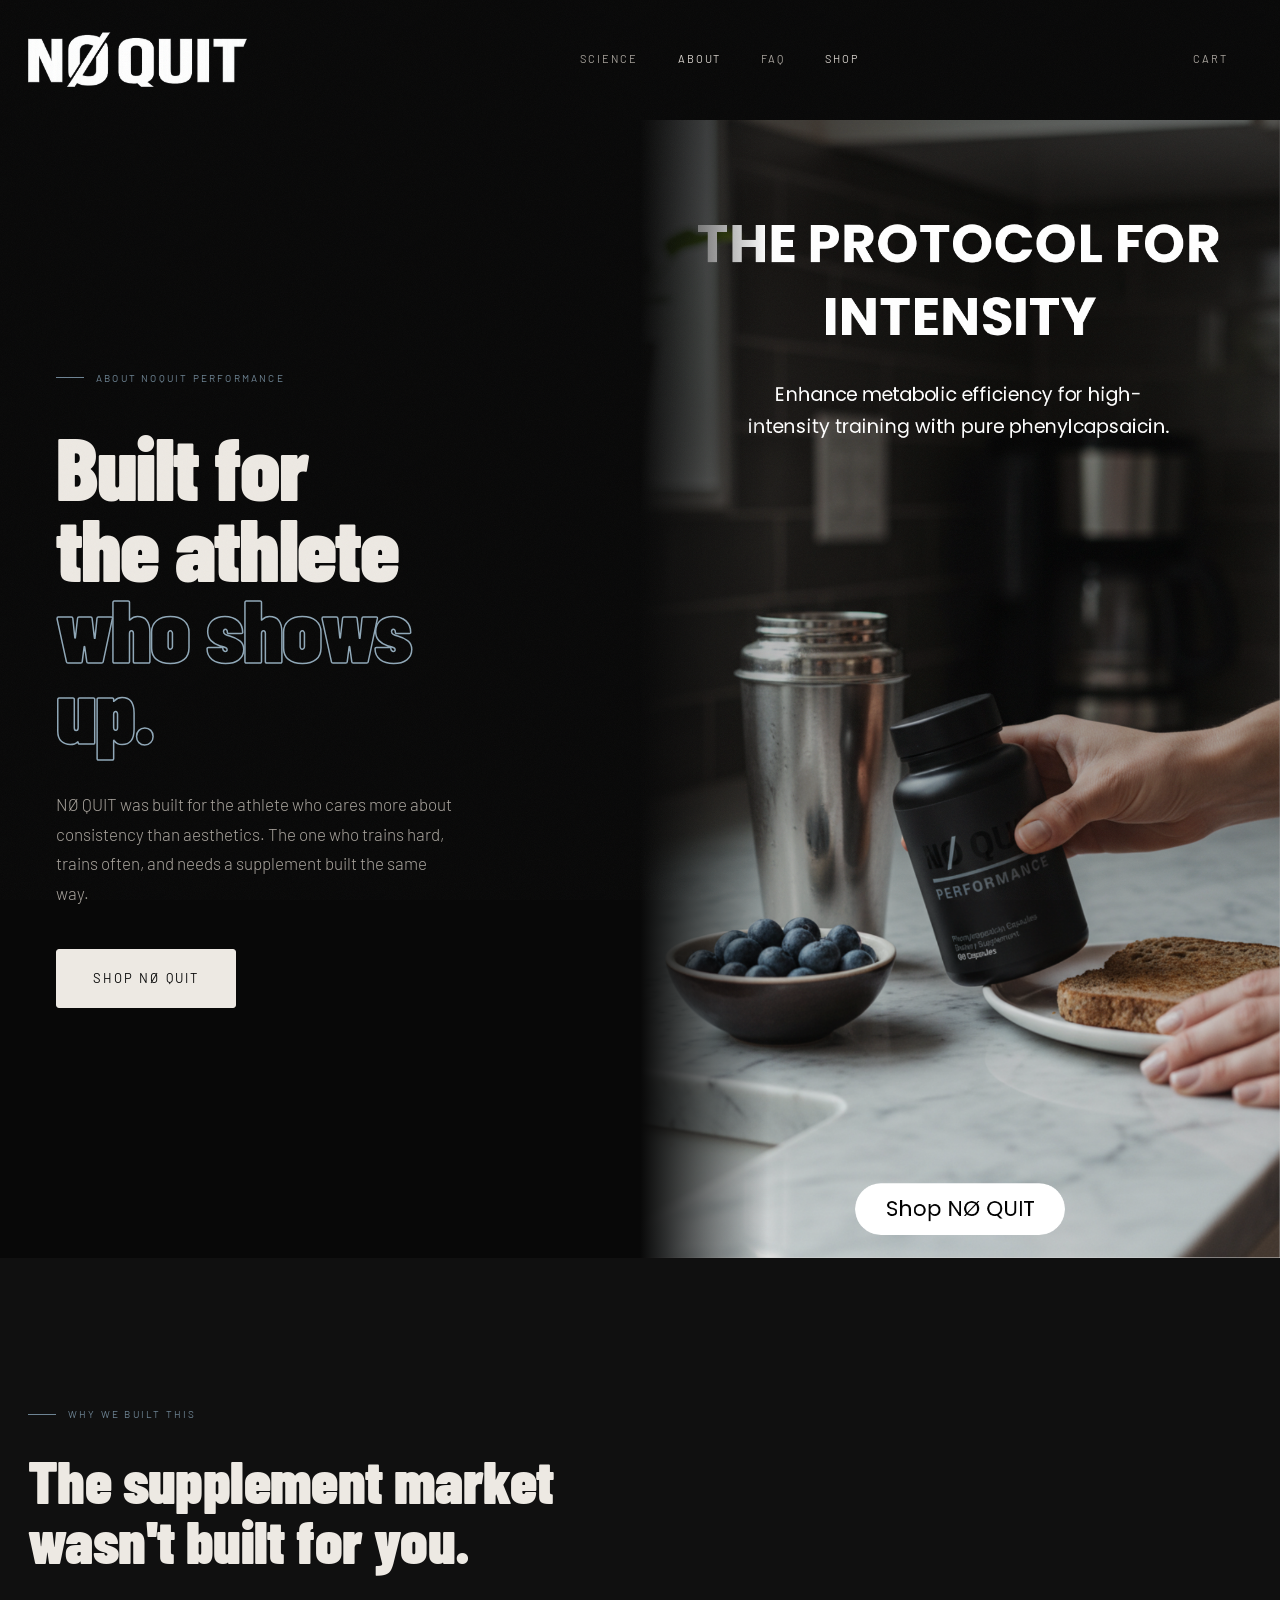
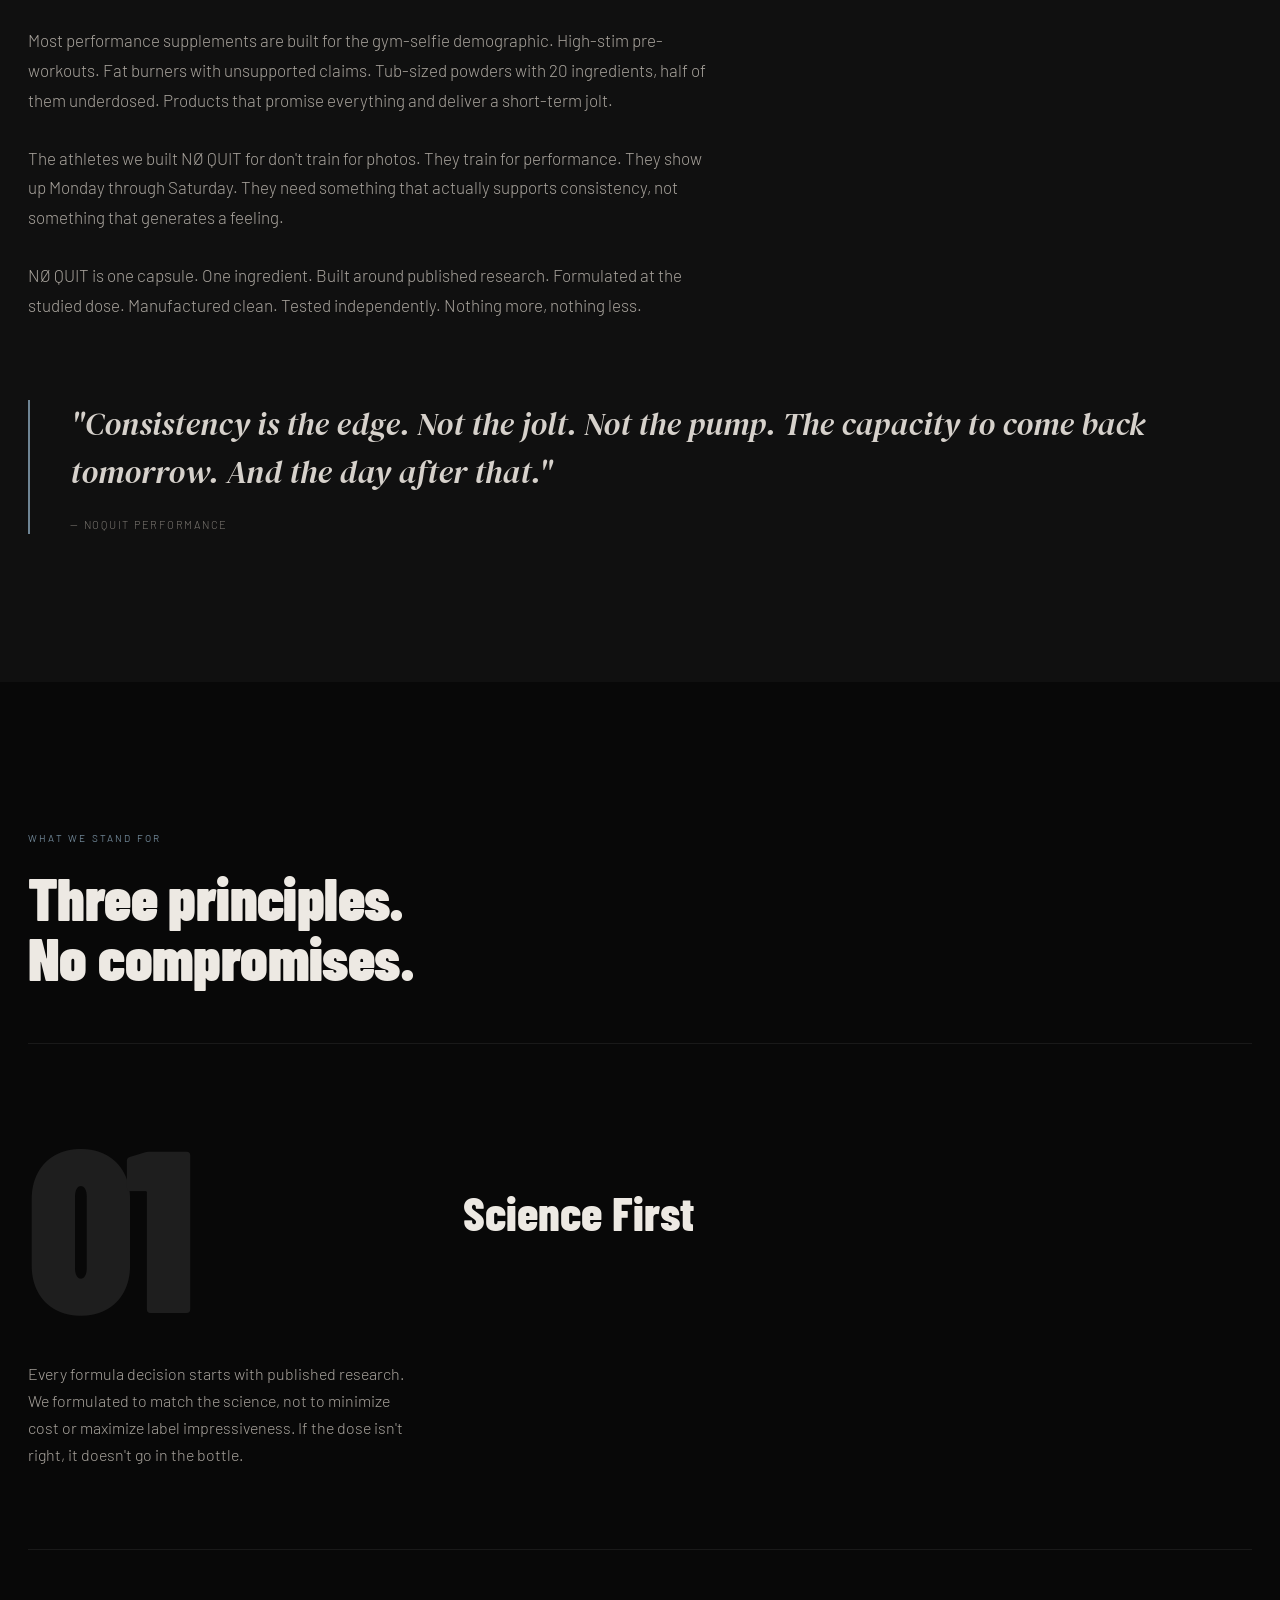
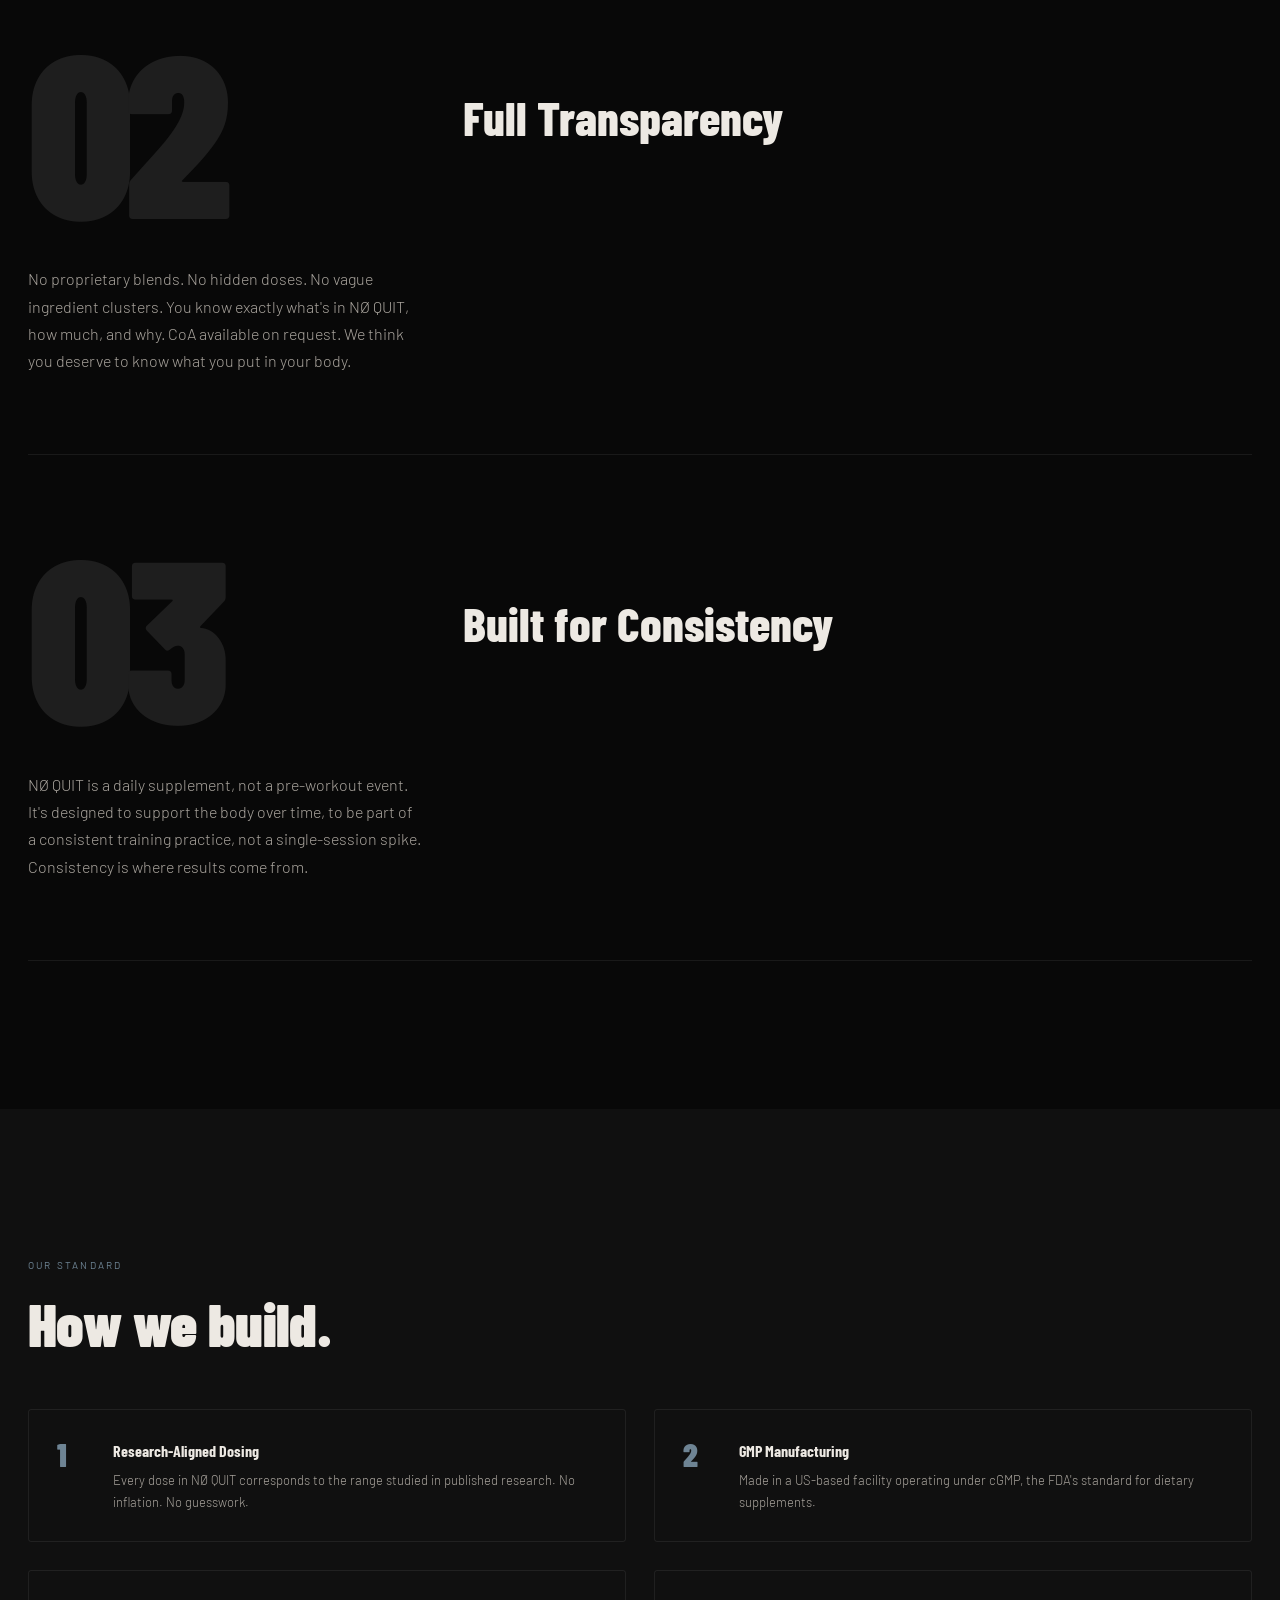
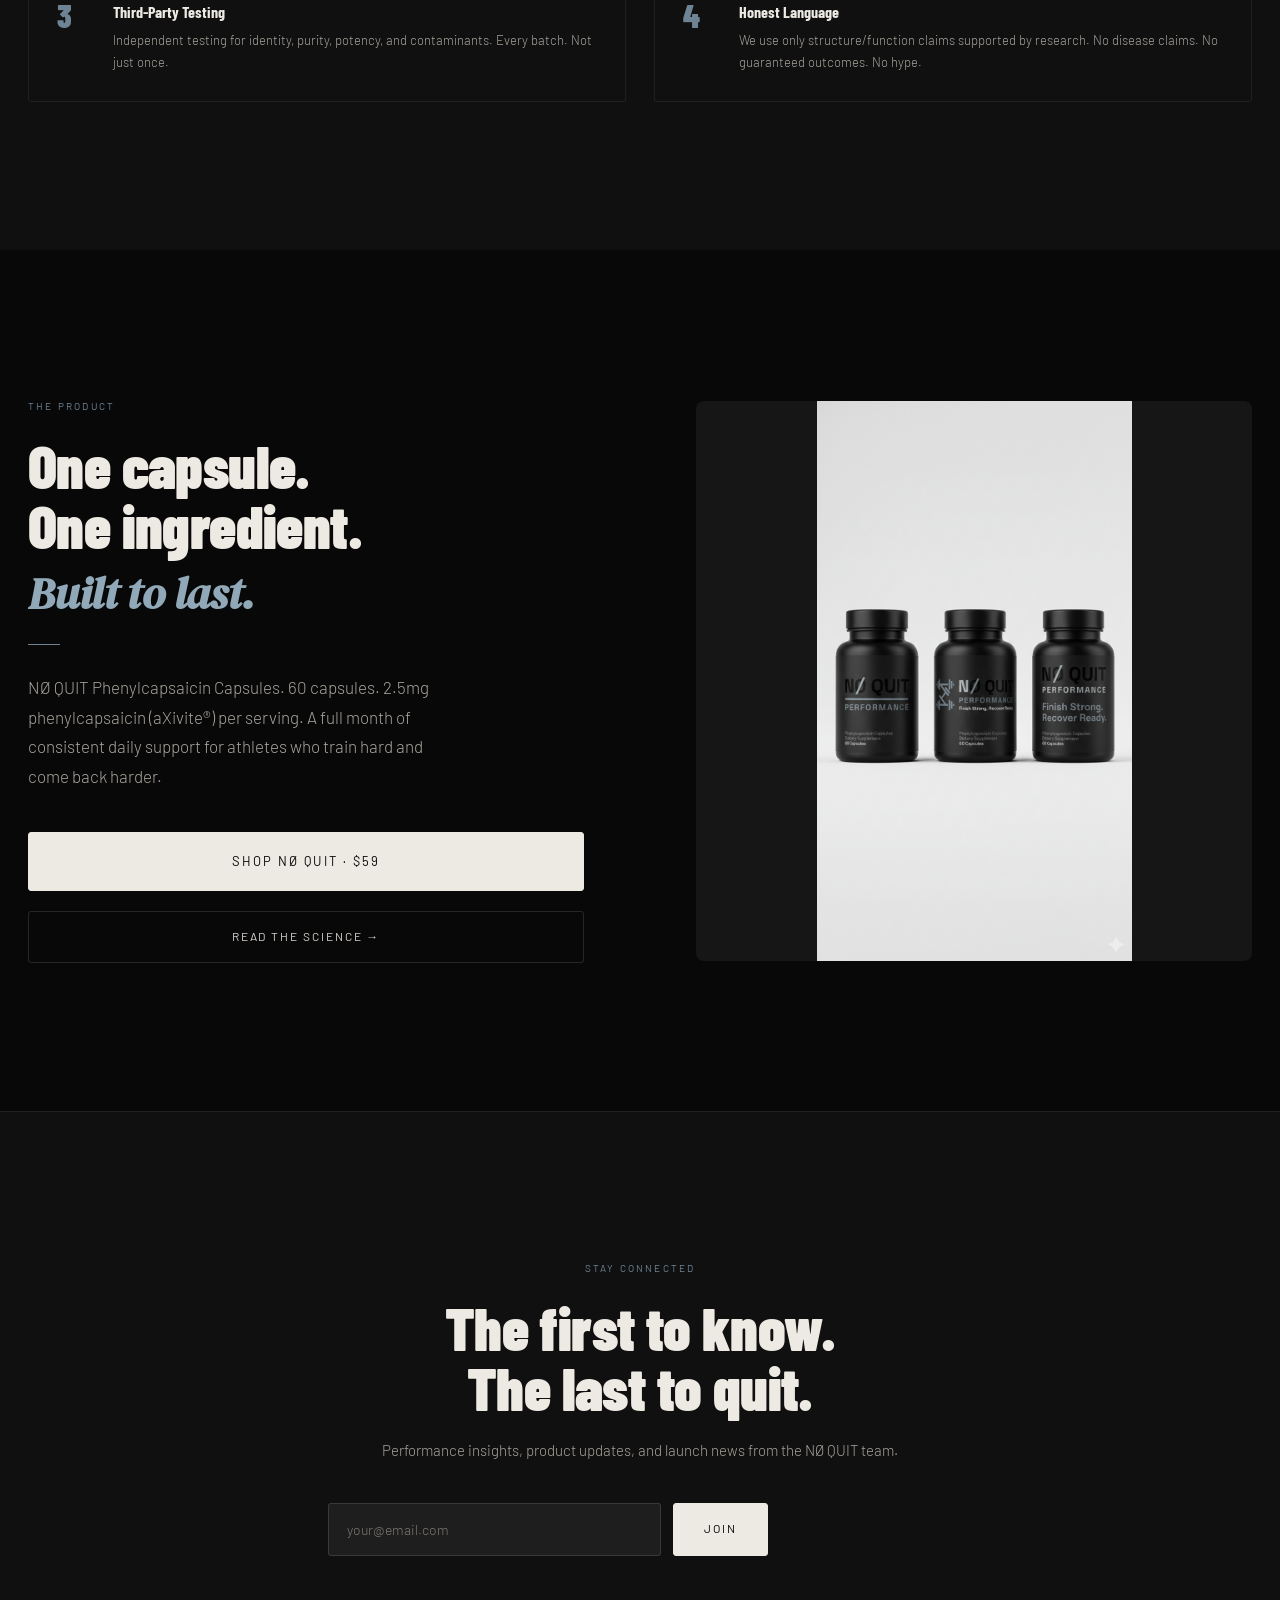
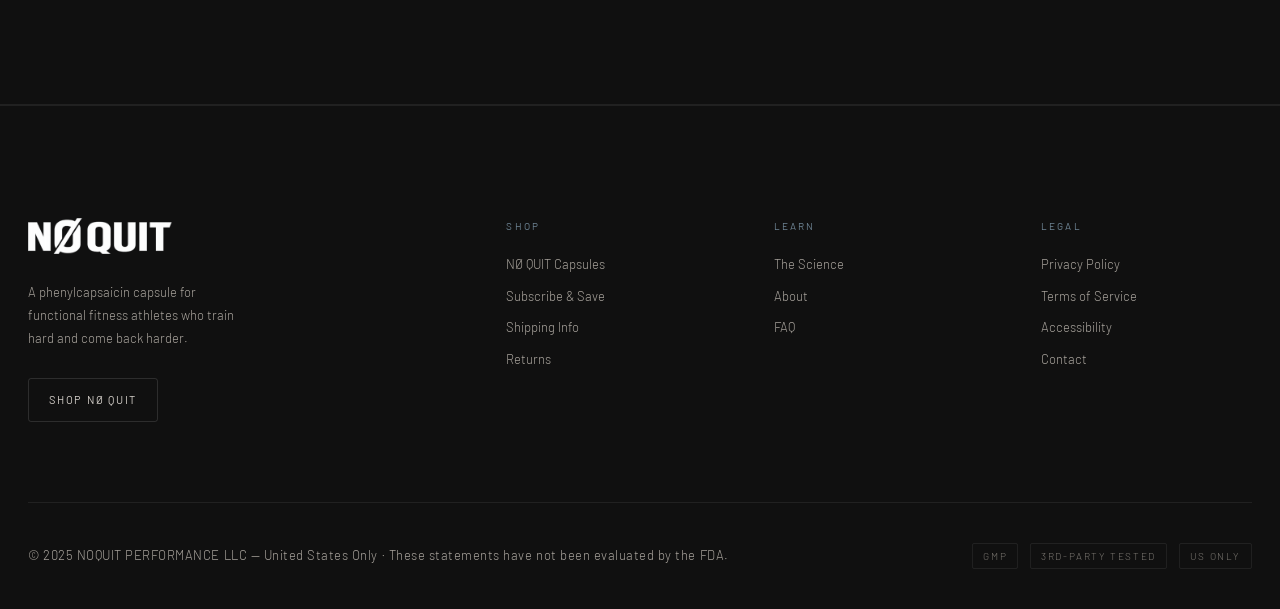
==== commit 8e5d4b38: "Harden contrast, strip em dashes, reshape three card grids - Lift --c-text and --c-text-dim to WCAG " ====
--- a/about.html
+++ b/about.html
@@ -56,48 +56,60 @@
       -webkit-text-stroke: 1.5px var(--c-steel-light);
     }
 
+    /* VALUES — editorial poster */
     .values-grid {
+      display: flex;
+      flex-direction: column;
+      gap: 0;
+    }
+    .value-card {
+      position: relative;
+      padding: var(--sp-7) 0;
+      border-top: 1px solid var(--c-border);
+      border-radius: 0;
       display: grid;
-      grid-template-columns: repeat(3, 1fr);
-      gap: var(--sp-4);
-    }
-    .value-card {
-      padding: var(--sp-6) var(--sp-5);
-      border: 1px solid var(--c-border);
-      border-radius: var(--r-md);
-      position: relative;
+      grid-template-columns: minmax(180px, 1fr) 2fr;
+      gap: var(--sp-5);
+      align-items: center;
       overflow: hidden;
     }
-    .value-card::before {
-      content: '';
-      position: absolute;
-      top: 0; left: 0; right: 0;
-      height: 2px;
-      background-color: var(--c-steel);
-      transform: scaleX(0);
-      transform-origin: left;
-      transition: transform var(--t-slow) var(--ease);
-    }
-    .value-card:hover::before { transform: scaleX(1); }
+    .value-card:last-child {
+      border-bottom: 1px solid var(--c-border);
+    }
+    .value-card::before { display: none; }
     .value-card-num {
       font-family: var(--font-display);
       font-weight: 900;
-      font-size: 60px;
-      color: var(--c-surface-4);
-      line-height: 1;
-      margin-bottom: var(--sp-3);
+      font-size: clamp(140px, 18vw, 260px);
+      color: var(--c-surface-3);
+      line-height: 0.85;
+      letter-spacing: -0.04em;
+      margin: 0;
     }
     .value-card h3 {
       font-family: var(--font-display);
       font-weight: 800;
-      font-size: 20px;
+      font-size: clamp(28px, 4vw, 48px);
       color: var(--c-white);
-      margin-bottom: var(--sp-2);
+      line-height: 1.05;
+      margin-bottom: var(--sp-3);
     }
     .value-card p {
-      font-size: 13px;
-      line-height: 1.8;
+      font-size: 16px;
+      line-height: 1.7;
       color: var(--c-text);
+      max-width: 56ch;
+    }
+    @media (max-width: 900px) {
+      .value-card {
+        grid-template-columns: 1fr;
+        gap: var(--sp-3);
+        padding: var(--sp-5) 0;
+        align-items: flex-start;
+      }
+      .value-card-num {
+        font-size: clamp(96px, 28vw, 160px);
+      }
     }
 
     .why-text {
@@ -127,7 +139,7 @@
       flex-shrink: 0;
       min-width: 36px;
     }
-    .standard-text h4 {
+    .standard-text h3 {
       font-family: var(--font-display);
       font-weight: 700;
       font-size: 16px;
@@ -227,8 +239,8 @@
       <span class="cart-totals-label">Subtotal</span>
       <span class="cart-totals-value" id="cartTotal">$0.00</span>
     </div>
-    <a href="#" class="btn btn-primary btn--full btn--lg">Checkout</a>
-    <p class="cart-note">Free US shipping on orders over $65</p>
+    <button type="button" class="btn btn-primary btn--full btn--lg" disabled aria-disabled="true">Checkout opens at launch</button>
+    <p class="cart-note">Free US shipping on orders over $65. Sign up below for launch notice.</p>
   </div>
 </aside>
 
@@ -288,7 +300,7 @@
         <p class="t-body-lg" style="color:var(--c-text);" data-animate="up" data-delay="2">
           The athletes we built NØ QUIT for don't train for photos.
           They train for performance. They show up Monday through Saturday.
-          They need something that actually supports consistency — not something
+          They need something that actually supports consistency, not something
           that generates a feeling.
         </p>
         <p class="t-body-lg" style="color:var(--c-text);" data-animate="up" data-delay="3">
@@ -302,7 +314,7 @@
         <blockquote style="border-left:2px solid var(--c-steel);padding-left:var(--sp-5);" data-animate="up" data-delay="4">
           <p class="t-serif" style="font-size:clamp(22px,3vw,32px);color:var(--c-chalk);line-height:1.5;">
             "Consistency is the edge. Not the jolt. Not the pump.
-            The capacity to come back tomorrow — and the day after that."
+            The capacity to come back tomorrow. And the day after that."
           </p>
           <cite style="display:block;font-family:var(--font-body);font-style:normal;font-size:11px;letter-spacing:0.16em;text-transform:uppercase;color:var(--c-text-dim);margin-top:var(--sp-3);">
             — NOQUIT PERFORMANCE
@@ -343,7 +355,7 @@
           <h3>Built for Consistency</h3>
           <p>
             NØ QUIT is a daily supplement, not a pre-workout event. It's designed to support
-            the body over time — to be part of a consistent training practice, not a
+            the body over time, to be part of a consistent training practice, not a
             single-session spike. Consistency is where results come from.
           </p>
         </div>
@@ -362,28 +374,28 @@
         <div class="standard-item" data-animate="up" data-delay="1">
           <div class="standard-num">1</div>
           <div class="standard-text">
-            <h4>Research-Aligned Dosing</h4>
+            <h3>Research-Aligned Dosing</h3>
             <p>Every dose in NØ QUIT corresponds to the range studied in published research. No inflation. No guesswork.</p>
           </div>
         </div>
         <div class="standard-item" data-animate="up" data-delay="2">
           <div class="standard-num">2</div>
           <div class="standard-text">
-            <h4>GMP Manufacturing</h4>
-            <p>Made in a US-based facility operating under cGMP — the FDA's standard for dietary supplements.</p>
+            <h3>GMP Manufacturing</h3>
+            <p>Made in a US-based facility operating under cGMP, the FDA's standard for dietary supplements.</p>
           </div>
         </div>
         <div class="standard-item" data-animate="up" data-delay="3">
           <div class="standard-num">3</div>
           <div class="standard-text">
-            <h4>Third-Party Testing</h4>
+            <h3>Third-Party Testing</h3>
             <p>Independent testing for identity, purity, potency, and contaminants. Every batch. Not just once.</p>
           </div>
         </div>
         <div class="standard-item" data-animate="up" data-delay="4">
           <div class="standard-num">4</div>
           <div class="standard-text">
-            <h4>Honest Language</h4>
+            <h3>Honest Language</h3>
             <p>We use only structure/function claims supported by research. No disease claims. No guaranteed outcomes. No hype.</p>
           </div>
         </div>
@@ -408,7 +420,7 @@
             athletes who train hard and come back harder.
           </p>
           <div style="margin-top:var(--sp-5);display:flex;flex-direction:column;gap:var(--sp-3);" data-animate="up" data-delay="2">
-            <a href="product.html" class="btn btn-primary btn--lg">Shop NØ QUIT — $59</a>
+            <a href="product.html" class="btn btn-primary btn--lg">Shop NØ QUIT · $59</a>
             <a href="science.html" class="btn btn-outline">Read the science →</a>
           </div>
         </div>
@@ -452,20 +464,20 @@
         <a href="product.html" class="btn btn-outline" style="font-size:11px;padding:12px 20px;">Shop NØ QUIT</a>
       </div>
       <div class="footer-col">
-        <h4>Shop</h4>
+        <h3>Shop</h3>
         <a href="product.html">NØ QUIT Capsules</a>
         <a href="product.html#subscribe">Subscribe &amp; Save</a>
         <a href="faq.html#shipping">Shipping Info</a>
         <a href="faq.html#returns">Returns</a>
       </div>
       <div class="footer-col">
-        <h4>Learn</h4>
+        <h3>Learn</h3>
         <a href="science.html">The Science</a>
         <a href="about.html">About</a>
         <a href="faq.html">FAQ</a>
       </div>
       <div class="footer-col">
-        <h4>Legal</h4>
+        <h3>Legal</h3>
         <a href="#">Privacy Policy</a>
         <a href="#">Terms of Service</a>
         <a href="#">Accessibility</a>
--- a/styles.css
+++ b/styles.css
@@ -38,8 +38,8 @@
   --c-steel-glow:     rgba(110, 132, 148, 0.08);
   --c-chalk:          #D6D1CB;
   --c-white:          #EDE9E3;
-  --c-text:           #8C8882;
-  --c-text-dim:       #565250;
+  --c-text:           #A8A39C;
+  --c-text-dim:       #7C7872;
 
   /* Typography */
   --font-display:     'Barlow Condensed', sans-serif;
@@ -251,6 +251,13 @@
 
 .btn--full { width: 100%; }
 .btn--lg { padding: 18px 36px; font-size: 13px; }
+
+.btn:disabled,
+.btn[aria-disabled="true"] {
+  cursor: not-allowed;
+  opacity: 0.55;
+  pointer-events: none;
+}
 
 /* ============================================================
    HEADER
@@ -695,6 +702,14 @@
 
 [data-animate].in-view      { opacity: 1; transform: none !important; }
 
+@media (prefers-reduced-motion: reduce) {
+  [data-animate] {
+    opacity: 1 !important;
+    transform: none !important;
+    transition: none !important;
+  }
+}
+
 [data-delay="1"] { transition-delay: 0.08s; }
 [data-delay="2"] { transition-delay: 0.16s; }
 [data-delay="3"] { transition-delay: 0.26s; }
@@ -1118,7 +1133,7 @@
   max-width: 220px;
   margin-bottom: var(--sp-4);
 }
-.footer-col h4 {
+.footer-col h3 {
   font-family: var(--font-body);
   font-weight: 400;
   font-size: 10px;
@@ -1144,9 +1159,9 @@
   gap: var(--sp-3);
 }
 .footer-legal {
-  font-size: 11px;
-  color: var(--c-text-dim);
-  letter-spacing: 0.06em;
+  font-size: 13px;
+  color: var(--c-text);
+  letter-spacing: 0.04em;
 }
 .footer-badges {
   display: flex;
